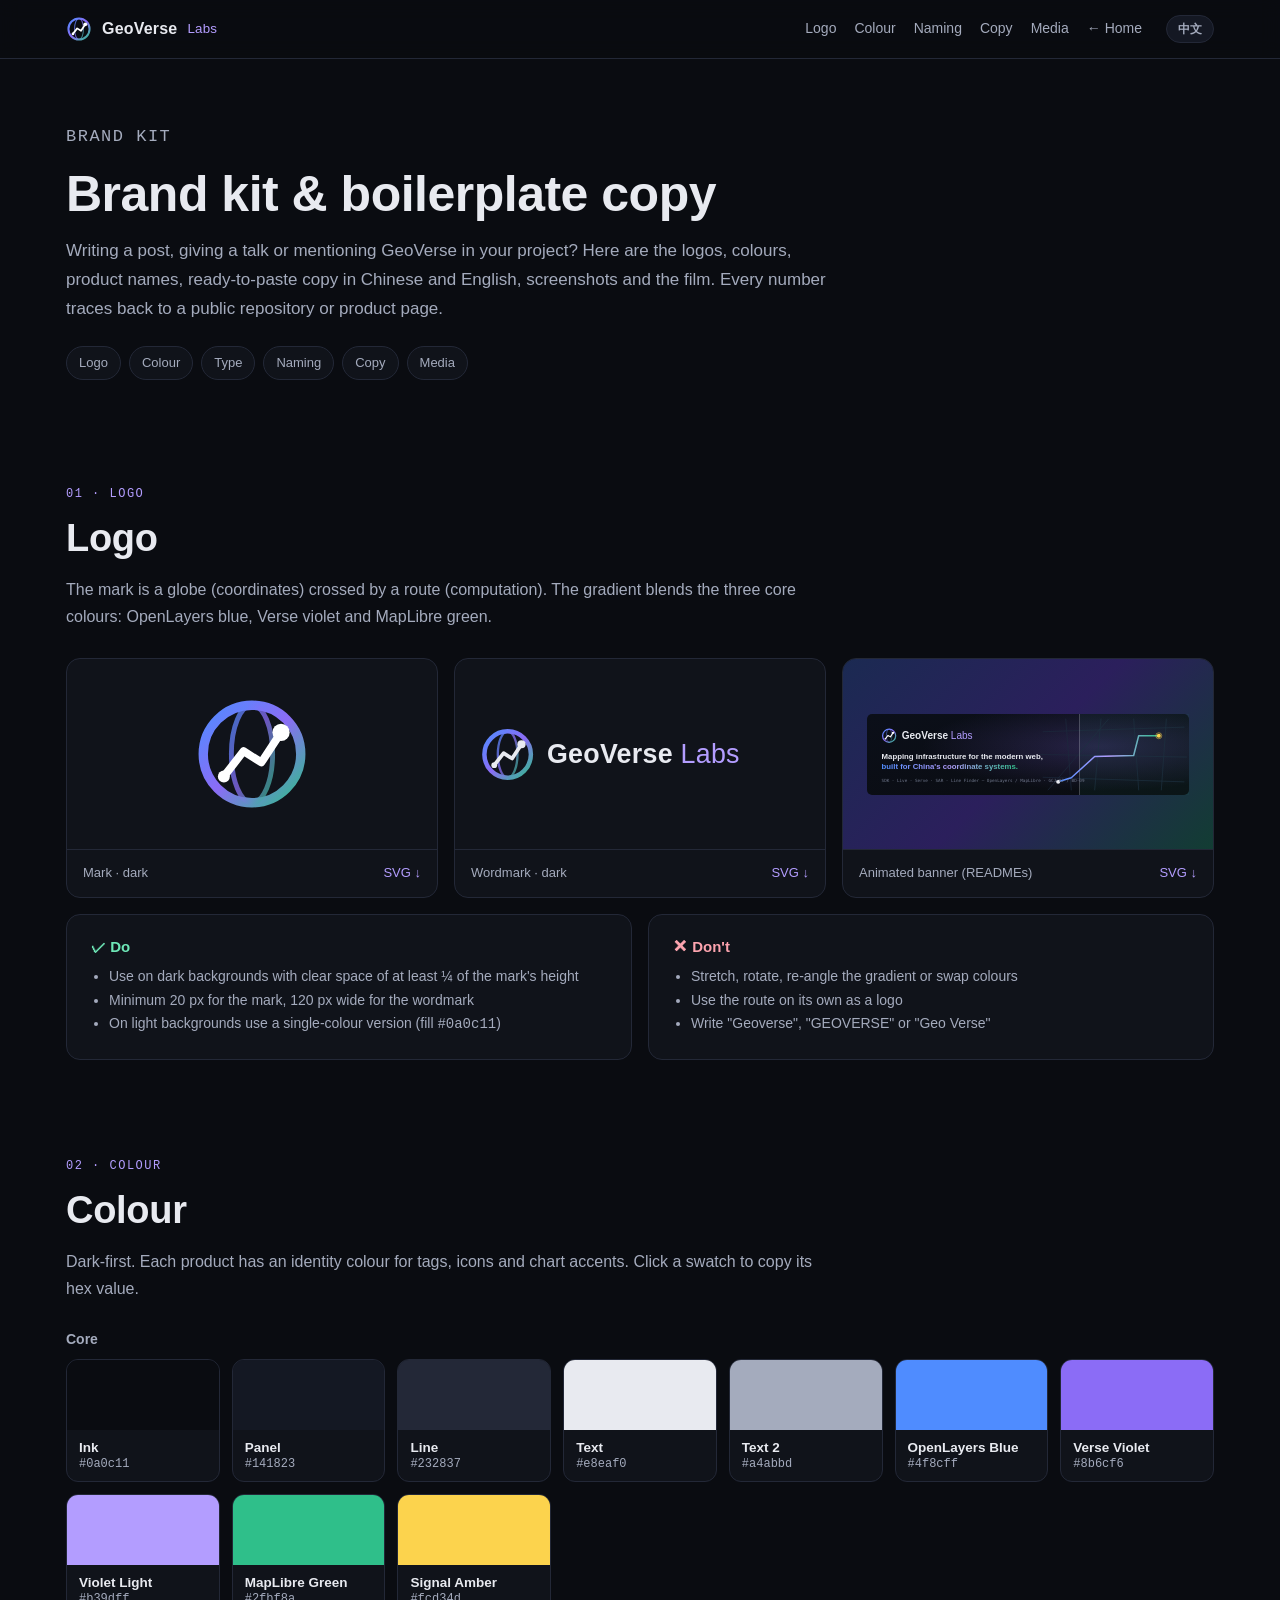
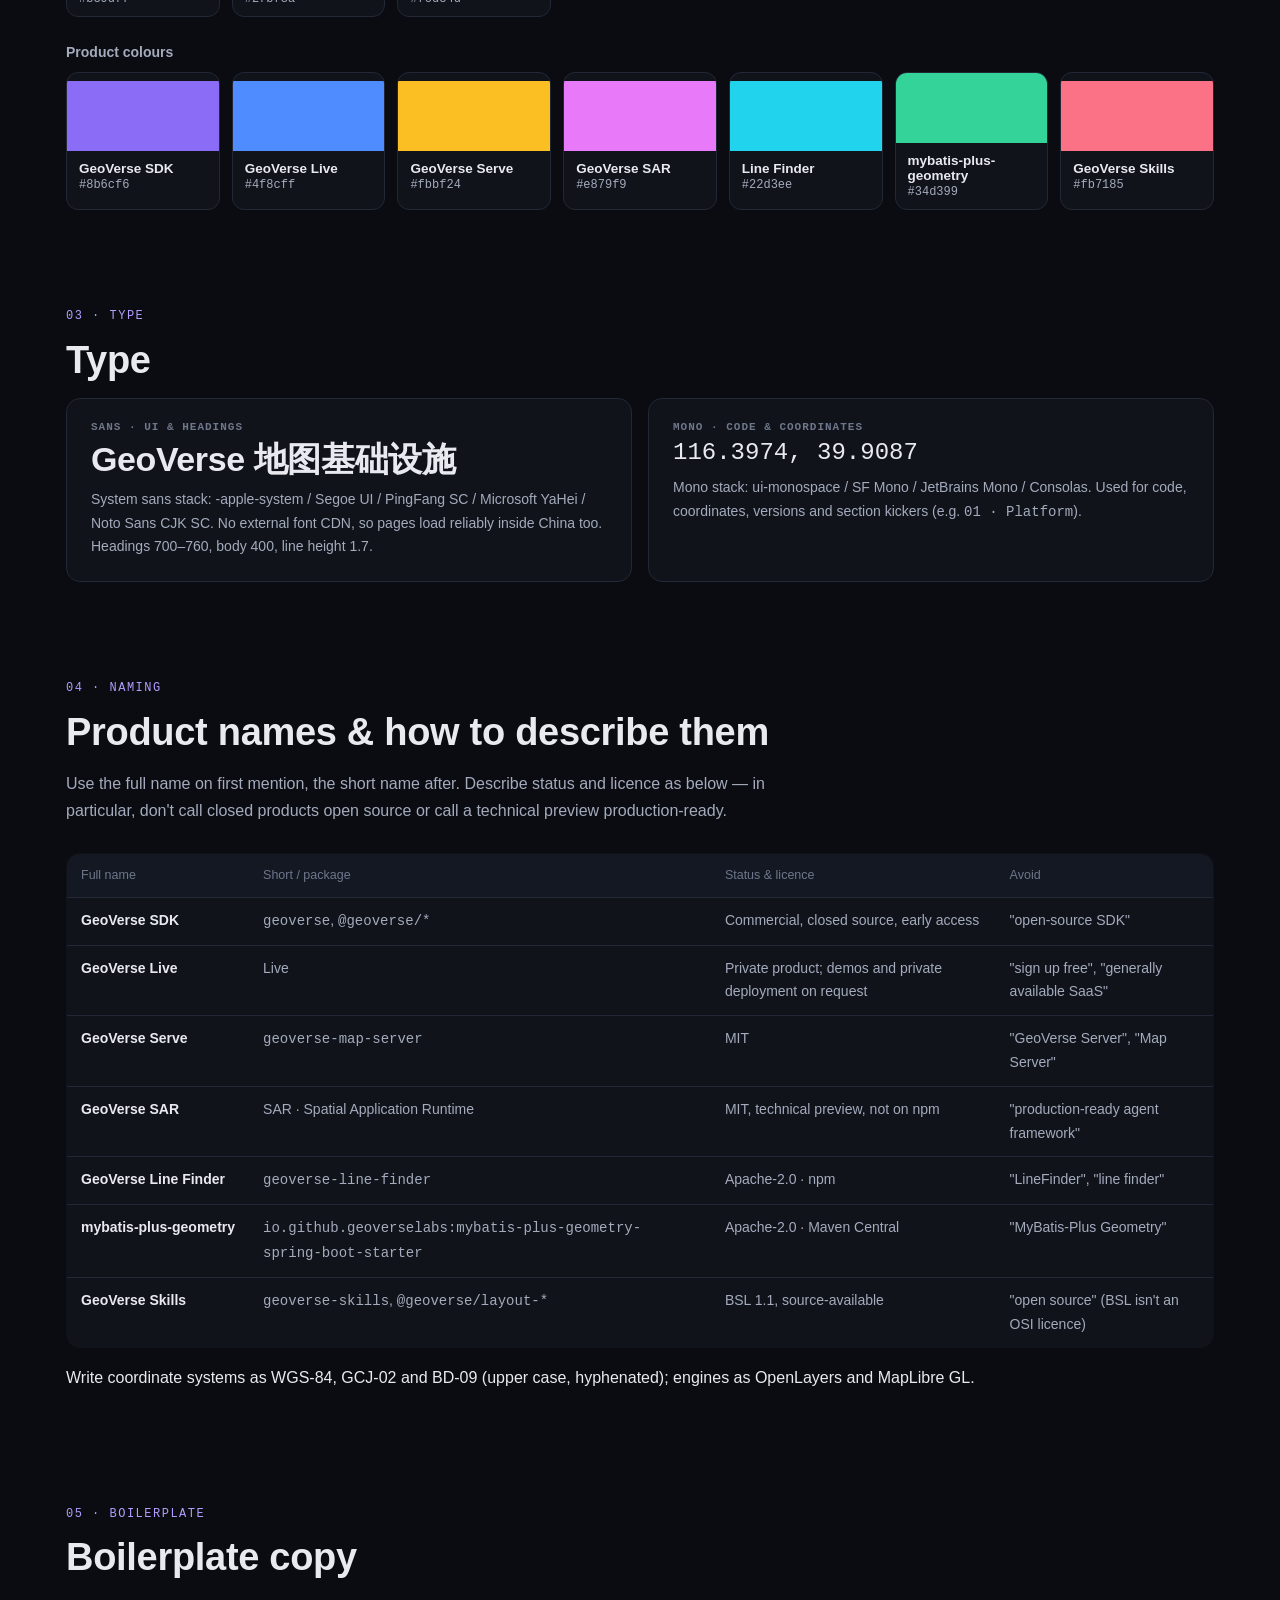
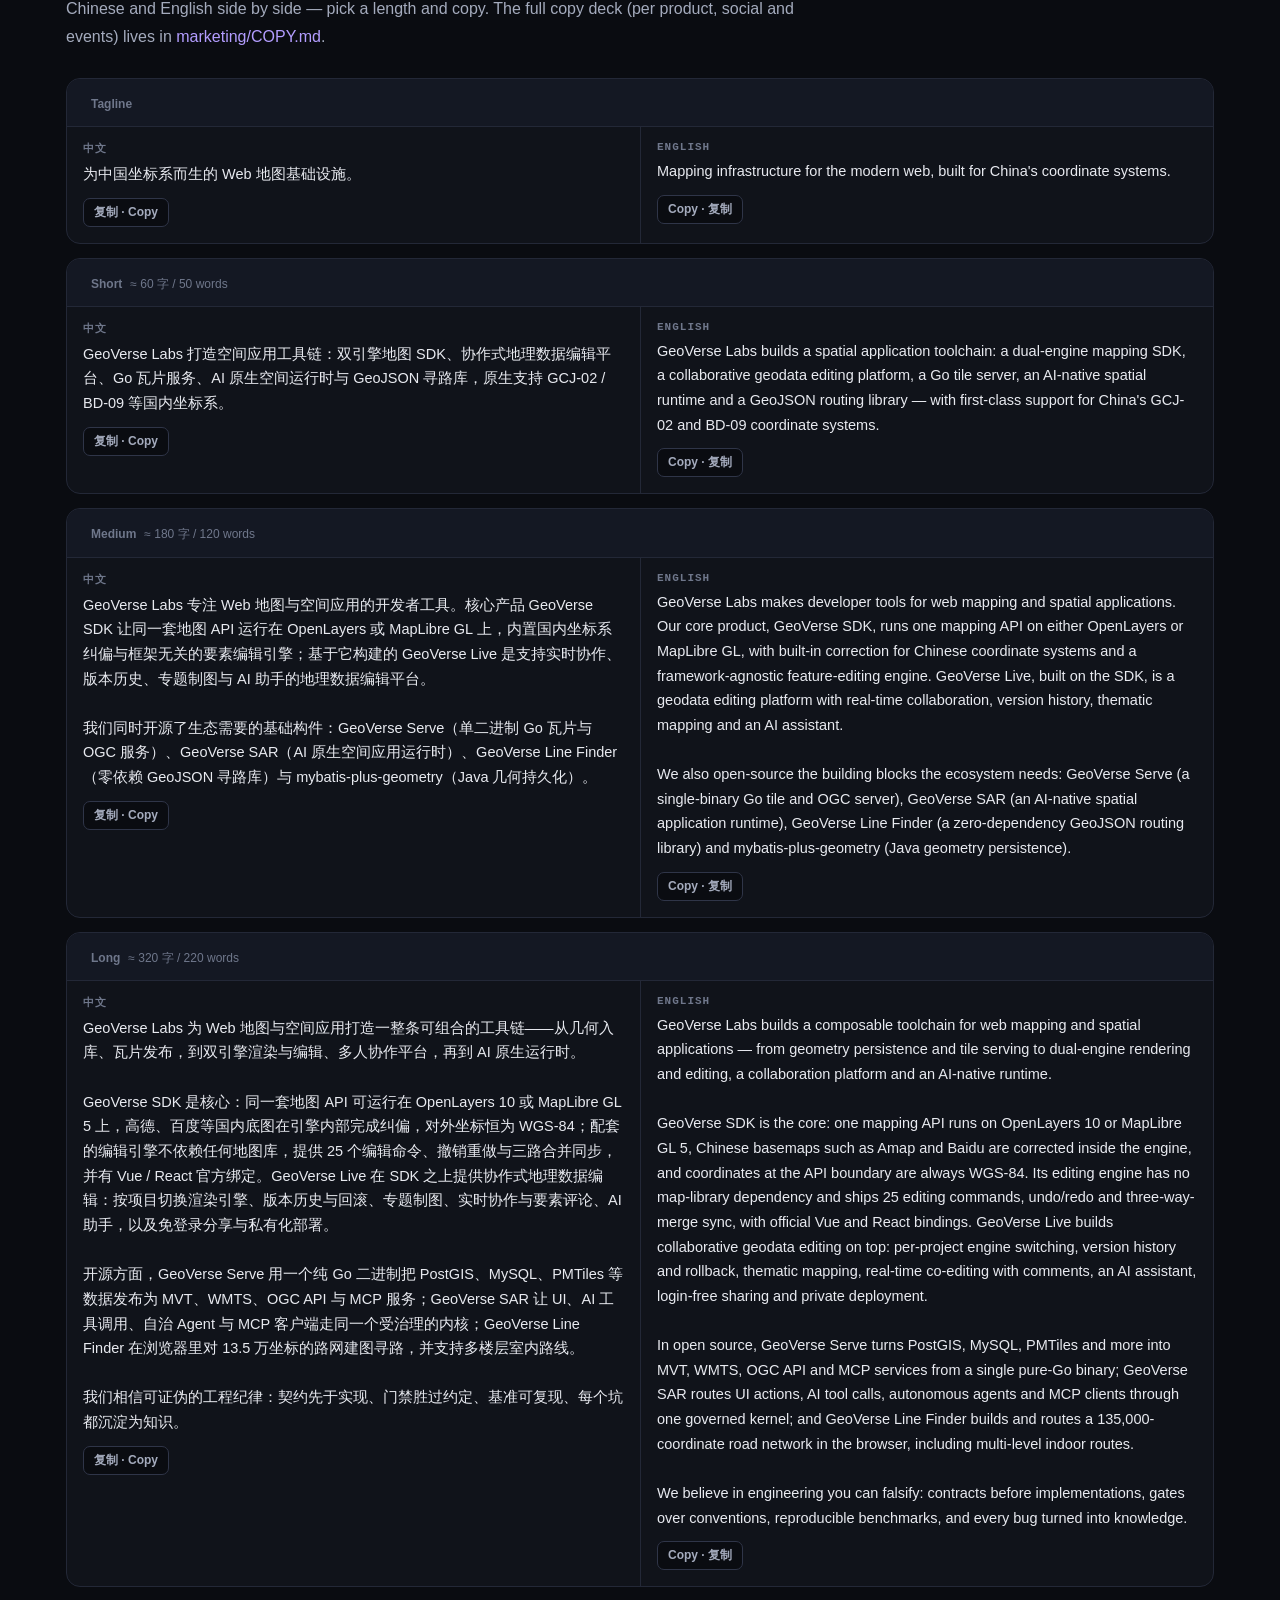
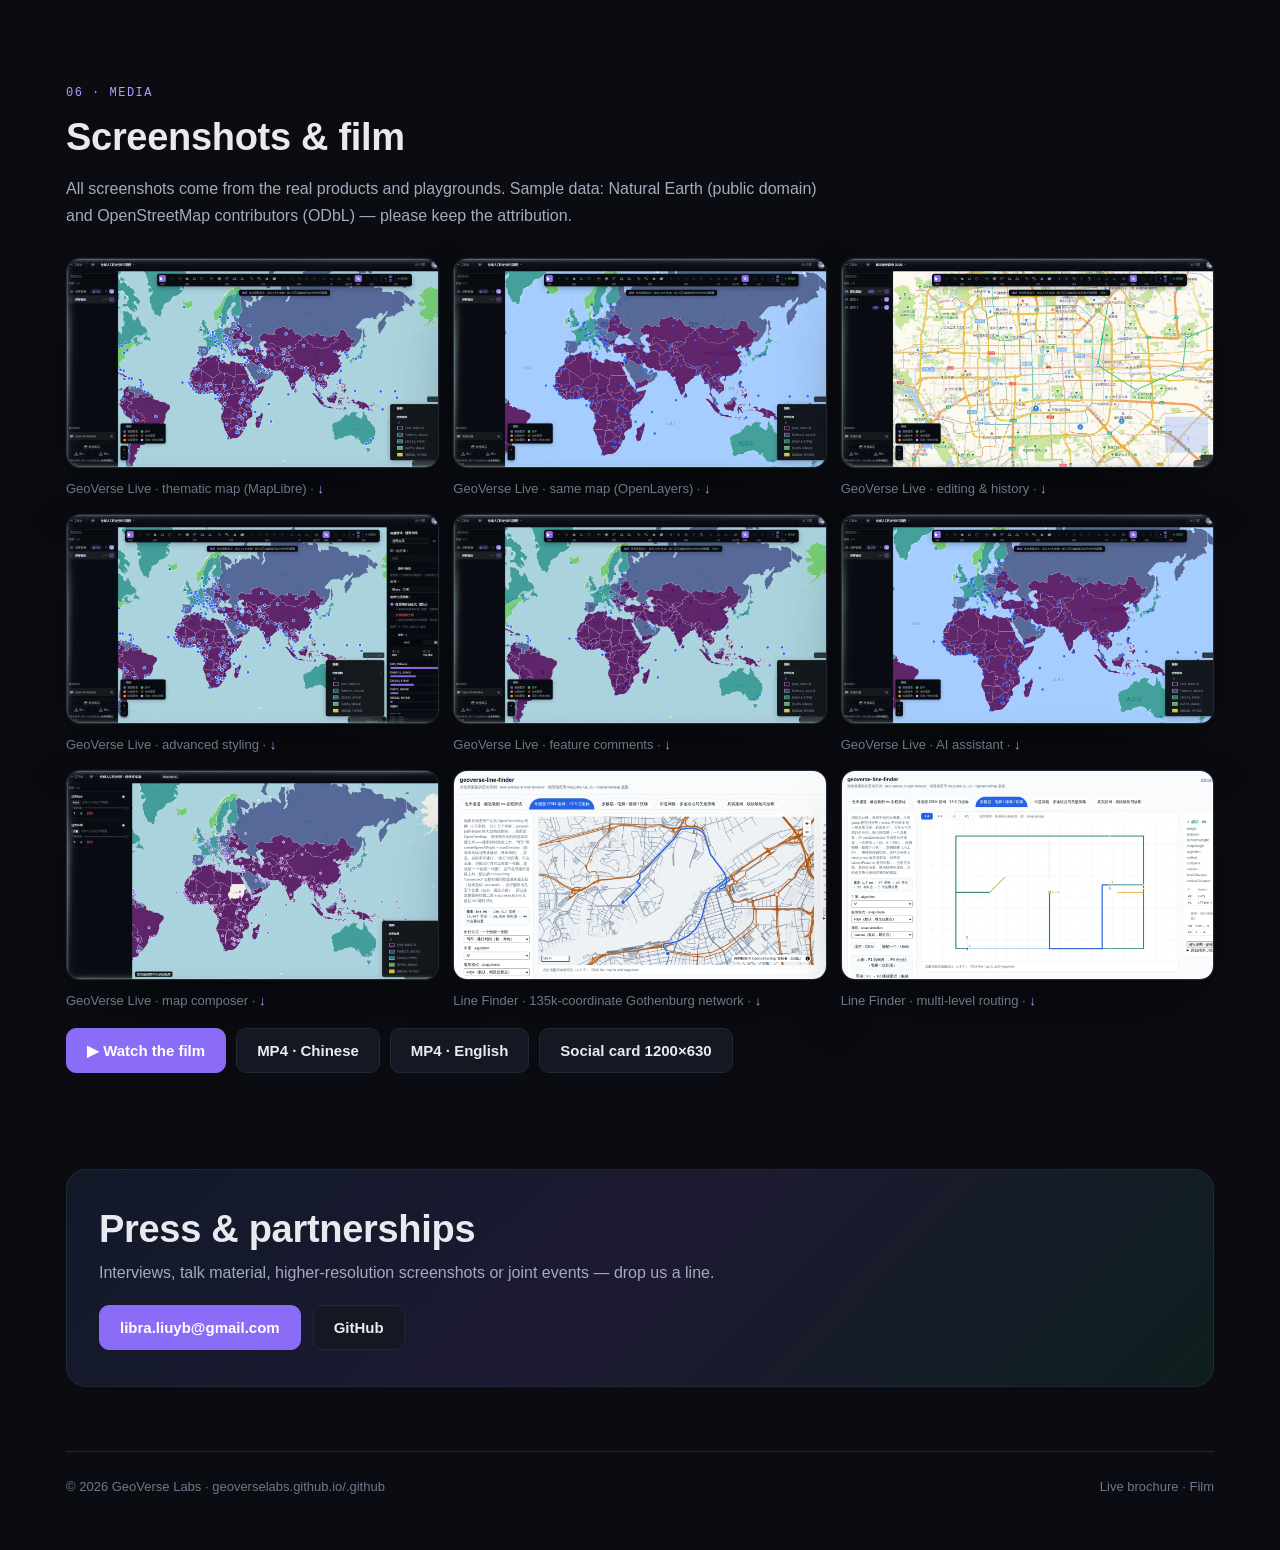
==== brand/index.html @ deee3d52 "feat(site): 新增组织主页、品牌资源页与 404 - index.html：中英双语组织主页——Hero 实时 A* 寻路双引擎动画、工具链关系图、   7 个产品卡（状态与许可徽章）、在线" ====
<!doctype html>
<html lang="zh-CN" data-title-zh="品牌资源与文案 — GeoVerse Labs" data-title-en="Brand kit &amp; copy — GeoVerse Labs">
<head>
<meta charset="utf-8">
<meta name="viewport" content="width=device-width, initial-scale=1">
<title>品牌资源与文案 — GeoVerse Labs</title>
<meta name="description" content="GeoVerse Labs 品牌资源：标志、配色、产品命名规范、标准介绍文案（中英）、截图与宣传片下载。">
<meta property="og:title" content="GeoVerse Labs — Brand kit">
<meta property="og:description" content="Logos, colours, naming, boilerplate copy, screenshots and the film.">
<meta property="og:url" content="https://geoverselabs.github.io/.github/brand/">
<meta property="og:image" content="https://geoverselabs.github.io/.github/assets/og-card.png">
<meta name="theme-color" content="#0a0c11">
<link rel="icon" href="../assets/logo.svg" type="image/svg+xml">
<link rel="stylesheet" href="../assets/site.css">
<script>
  (function () {
    var l = null;
    try {
      var q = new URLSearchParams(location.search).get('lang');
      if (q === 'en' || q === 'zh') { l = q; localStorage.setItem('gv-lang', q); }
      else { l = localStorage.getItem('gv-lang'); }
    } catch (e) { /* storage unavailable */ }
    if (!l) l = /^zh/i.test(navigator.language || '') ? 'zh' : 'en';
    if (l === 'en') document.documentElement.classList.add('en');
  })();
</script>
<style>
  .hero { padding: 64px 0 8px; }
  .hero h1 { font-size: clamp(32px, 4.4vw, 50px); line-height: 1.15; margin: 14px 0 14px; letter-spacing: -.5px; }
  .hero p { color: var(--text-2); max-width: 760px; margin: 0; font-size: 17px; }
  .toc { display: flex; flex-wrap: wrap; gap: 8px; margin-top: 22px; }
  .toc a { font-size: 13px; padding: 5px 12px; border-radius: 999px; border: 1px solid var(--line); background: var(--bg-2); color: var(--text-2); }
  .toc a:hover { color: var(--text); text-decoration: none; }
  .logos { display: grid; grid-template-columns: repeat(3, 1fr); gap: 16px; }
  .logo-card { border: 1px solid var(--line); border-radius: var(--radius); overflow: hidden; background: var(--bg-2); }
  .logo-card .stage { height: 190px; display: grid; place-items: center; padding: 24px; }
  .logo-card .stage.light { background: #f4f5f8; }
  .logo-card .stage.grad { background: linear-gradient(135deg, #1b2a52, #2b1f5c 50%, #123d33); }
  .logo-card .stage img { max-height: 120px; max-width: 100%; }
  .logo-card .meta { padding: 12px 16px; display: flex; justify-content: space-between; gap: 10px; font-size: 13px; color: var(--text-2); border-top: 1px solid var(--line); flex-wrap: wrap; }
  .rules { display: grid; grid-template-columns: 1fr 1fr; gap: 16px; margin-top: 16px; }
  .rules ul { margin: 6px 0 0; padding-left: 18px; color: var(--text-2); font-size: 14px; }
  .rules h3 { font-size: 15px; }
  .ok { color: #6ee7b7; } .no { color: #fda4af; }
  .swatches { display: grid; grid-template-columns: repeat(auto-fill, minmax(150px, 1fr)); gap: 12px; }
  .sw { border: 1px solid var(--line); border-radius: 12px; overflow: hidden; background: var(--bg-2); cursor: pointer; text-align: left; padding: 0; color: var(--text); font-family: var(--font); }
  .sw .chip { height: 70px; }
  .sw .info { padding: 10px 12px; font-size: 13px; }
  .sw .info b { display: block; font-size: 13.5px; }
  .sw .info code { color: var(--text-2); font-size: 12px; }
  .sw.copied .info code { color: #6ee7b7; }
  h3.group { margin: 26px 0 10px; font-size: 14px; color: var(--text-2); font-weight: 600; }
  .type { display: grid; grid-template-columns: 1fr 1fr; gap: 16px; }
  .type .card p { margin: 0; color: var(--text-2); font-size: 14px; }
  .type .sample { font-size: 34px; font-weight: 750; letter-spacing: -.4px; margin: 6px 0 8px; color: var(--text); line-height: 1.2; }
  .type .sample.mono { font-family: var(--mono); font-size: 24px; font-weight: 500; letter-spacing: 0; }
  .names { width: 100%; border-collapse: collapse; font-size: 14px; background: var(--bg-2); border: 1px solid var(--line); border-radius: var(--radius); overflow: hidden; }
  .names th, .names td { text-align: left; padding: 11px 14px; border-bottom: 1px solid var(--line); vertical-align: top; }
  .names th { color: var(--text-3); font-weight: 500; font-size: 12.5px; background: var(--panel); }
  .names td { color: var(--text-2); }
  .names td:first-child { color: var(--text); font-weight: 650; white-space: nowrap; }
  .names tr:last-child td { border-bottom: 0; }
  .table-scroll { overflow-x: auto; border-radius: var(--radius); }
  .copyblocks { display: grid; gap: 14px; }
  .cb { border: 1px solid var(--line); border-radius: var(--radius); background: var(--bg-2); overflow: hidden; }
  .cb header { display: flex; justify-content: space-between; align-items: center; gap: 12px; padding: 10px 16px; border-bottom: 1px solid var(--line); background: var(--panel); flex-wrap: wrap; }
  .cb header b { font-size: 14px; }
  .cb header span { font-size: 12px; color: var(--text-3); margin-left: 8px; }
  .cb .body { display: grid; grid-template-columns: 1fr 1fr; }
  .cb .body > div { padding: 14px 16px 16px; position: relative; }
  .cb .body > div + div { border-left: 1px solid var(--line); }
  .cb .body p { margin: 0 0 10px; font-size: 14.5px; color: var(--text); white-space: pre-line; }
  .copy { font: 600 12px var(--font); color: var(--text-2); background: var(--bg); border: 1px solid var(--line-2); border-radius: 7px; padding: 5px 10px; cursor: pointer; }
  .copy:hover { color: var(--text); }
  .copy.done { color: #6ee7b7; border-color: rgba(52,211,153,.4); }
  .lab { font: 600 11px var(--mono); color: var(--text-3); letter-spacing: 1px; margin-bottom: 6px; display: block; }
  .shots { display: grid; grid-template-columns: repeat(3, 1fr); gap: 14px; }
  .shots figure .shot { aspect-ratio: 16 / 9; }
  .shots figure .shot img { width: 100%; height: 100%; object-fit: cover; object-position: top left; }
  .dl { display: flex; flex-wrap: wrap; gap: 10px; margin-top: 16px; }
  @media (max-width: 900px) {
    .logos, .shots { grid-template-columns: 1fr 1fr; }
    .rules, .type { grid-template-columns: 1fr; }
    .cb .body { grid-template-columns: 1fr; }
    .cb .body > div + div { border-left: 0; border-top: 1px solid var(--line); }
  }
  @media (max-width: 560px) { .logos, .shots { grid-template-columns: 1fr; } }
</style>
</head>
<body>

<nav class="nav" aria-label="Primary">
  <div class="wrap">
    <a class="brand" href="../"><img src="../assets/logo.svg" alt="" width="26" height="26">GeoVerse <small>Labs</small></a>
    <div class="nav-links">
      <a href="#logo"><span class="zh">标志</span><span class="en">Logo</span></a>
      <a href="#color"><span class="zh">配色</span><span class="en">Colour</span></a>
      <a href="#naming"><span class="zh">命名</span><span class="en">Naming</span></a>
      <a href="#copy"><span class="zh">标准文案</span><span class="en">Copy</span></a>
      <a href="#media"><span class="zh">截图与视频</span><span class="en">Media</span></a>
      <a href="../"><span class="zh">← 返回主页</span><span class="en">← Home</span></a>
    </div>
    <div class="nav-tools"><button class="lang-btn" type="button">EN</button></div>
  </div>
</nav>

<header class="hero">
  <div class="wrap">
    <p class="kicker">Brand kit</p>
    <h1><span class="zh">品牌资源与标准文案</span><span class="en">Brand kit &amp; boilerplate copy</span></h1>
    <p class="zh">写文章、做演讲、发社媒或者在自己的项目里提到 GeoVerse？这里有标志、配色、产品命名、可直接复制的中英文介绍、截图和宣传片。所有数字都能在公开仓库或产品页里找到出处。</p>
    <p class="en">Writing a post, giving a talk or mentioning GeoVerse in your project? Here are the logos, colours, product names, ready-to-paste copy in Chinese and English, screenshots and the film. Every number traces back to a public repository or product page.</p>
    <div class="toc">
      <a href="#logo">Logo</a><a href="#color">Colour</a><a href="#type">Type</a><a href="#naming">Naming</a><a href="#copy">Copy</a><a href="#media">Media</a>
    </div>
  </div>
</header>

<main class="wrap">

  <section class="block" id="logo">
    <p class="kicker">01 · Logo</p>
    <h2><span class="zh">标志</span><span class="en">Logo</span></h2>
    <p class="sub zh">标志由一个地球（坐标）和一条穿过它的路线（计算）组成，渐变取自三种主色：OpenLayers 蓝、Verse 紫、MapLibre 绿。</p>
    <p class="sub en">The mark is a globe (coordinates) crossed by a route (computation). The gradient blends the three core colours: OpenLayers blue, Verse violet and MapLibre green.</p>
    <div class="logos">
      <div class="logo-card"><div class="stage"><img src="../assets/logo.svg" alt="GeoVerse Labs mark" width="120" height="120"></div><div class="meta"><span><span class="zh">图形标 · 深色底</span><span class="en">Mark · dark</span></span><a href="../assets/logo.svg" download>SVG ↓</a></div></div>
      <div class="logo-card"><div class="stage"><img src="../assets/logo-wordmark.svg" alt="GeoVerse Labs wordmark" width="360" height="64"></div><div class="meta"><span><span class="zh">横版组合 · 深色底</span><span class="en">Wordmark · dark</span></span><a href="../assets/logo-wordmark.svg" download>SVG ↓</a></div></div>
      <div class="logo-card"><div class="stage grad"><img src="../assets/banner.svg" alt="GeoVerse Labs banner" width="1280" height="320"></div><div class="meta"><span><span class="zh">动态横幅（README 用）</span><span class="en">Animated banner (READMEs)</span></span><a href="../assets/banner.svg" download>SVG ↓</a></div></div>
    </div>
    <div class="rules">
      <div class="card"><h3 class="ok">✓ <span class="zh">推荐</span><span class="en">Do</span></h3>
        <ul class="zh"><li>在深色背景上使用，四周至少留出标志高度 1/4 的空白</li><li>图形标最小 20 px；横版组合最小 120 px 宽</li><li>浅色背景请使用单色版本（填充 <code>#0a0c11</code>）</li></ul>
        <ul class="en"><li>Use on dark backgrounds with clear space of at least ¼ of the mark's height</li><li>Minimum 20 px for the mark, 120 px wide for the wordmark</li><li>On light backgrounds use a single-colour version (fill <code>#0a0c11</code>)</li></ul>
      </div>
      <div class="card"><h3 class="no">✕ <span class="zh">避免</span><span class="en">Don't</span></h3>
        <ul class="zh"><li>拉伸、旋转、改渐变方向或替换颜色</li><li>把路线单独拿出来当标志用</li><li>写成 "Geoverse"、"GEOVERSE"、"Geo Verse"</li></ul>
        <ul class="en"><li>Stretch, rotate, re-angle the gradient or swap colours</li><li>Use the route on its own as a logo</li><li>Write "Geoverse", "GEOVERSE" or "Geo Verse"</li></ul>
      </div>
    </div>
  </section>

  <section class="block" id="color">
    <p class="kicker">02 · Colour</p>
    <h2><span class="zh">配色</span><span class="en">Colour</span></h2>
    <p class="sub zh">深色界面为主；每个产品有自己的识别色，用于标签、图标和图表强调。点色块即可复制色值。</p>
    <p class="sub en">Dark-first. Each product has an identity colour for tags, icons and chart accents. Click a swatch to copy its hex value.</p>
    <h3 class="group"><span class="zh">核心色</span><span class="en">Core</span></h3>
    <div class="swatches" data-group="core"></div>
    <h3 class="group"><span class="zh">产品识别色</span><span class="en">Product colours</span></h3>
    <div class="swatches" data-group="product"></div>
  </section>

  <section class="block" id="type">
    <p class="kicker">03 · Type</p>
    <h2><span class="zh">字体</span><span class="en">Type</span></h2>
    <div class="type">
      <div class="card">
        <span class="lab">SANS · UI &amp; HEADINGS</span>
        <div class="sample">GeoVerse 地图基础设施</div>
        <p class="zh">系统无衬线字体栈：-apple-system / Segoe UI / PingFang SC / Microsoft YaHei / Noto Sans CJK SC。不依赖任何外部字体 CDN，国内访问同样稳定。标题字重 700–760，正文 400，行高 1.7。</p>
        <p class="en">System sans stack: -apple-system / Segoe UI / PingFang SC / Microsoft YaHei / Noto Sans CJK SC. No external font CDN, so pages load reliably inside China too. Headings 700–760, body 400, line height 1.7.</p>
      </div>
      <div class="card">
        <span class="lab">MONO · CODE &amp; COORDINATES</span>
        <div class="sample mono">116.3974, 39.9087</div>
        <p class="zh">等宽字体栈：ui-monospace / SF Mono / JetBrains Mono / Consolas。用于代码、坐标、版本号与栏目编号（如 <code>01 · Platform</code>）。</p>
        <p class="en">Mono stack: ui-monospace / SF Mono / JetBrains Mono / Consolas. Used for code, coordinates, versions and section kickers (e.g. <code>01 · Platform</code>).</p>
      </div>
    </div>
  </section>

  <section class="block" id="naming">
    <p class="kicker">04 · Naming</p>
    <h2><span class="zh">产品命名与对外口径</span><span class="en">Product names &amp; how to describe them</span></h2>
    <p class="sub zh">首次出现用全称，之后可用简称。状态和许可请按下表描述——尤其不要把闭源产品说成开源，也不要把技术预览说成生产可用。</p>
    <p class="sub en">Use the full name on first mention, the short name after. Describe status and licence as below — in particular, don't call closed products open source or call a technical preview production-ready.</p>
    <div class="table-scroll">
      <table class="names">
        <thead><tr><th><span class="zh">全称</span><span class="en">Full name</span></th><th><span class="zh">简称 / 包名</span><span class="en">Short / package</span></th><th><span class="zh">状态与许可</span><span class="en">Status &amp; licence</span></th><th><span class="zh">别这么写</span><span class="en">Avoid</span></th></tr></thead>
        <tbody>
          <tr><td>GeoVerse SDK</td><td><code>geoverse</code>, <code>@geoverse/*</code></td><td><span class="zh">商业产品，闭源，早期访问</span><span class="en">Commercial, closed source, early access</span></td><td><span class="zh">"开源地图 SDK"</span><span class="en">"open-source SDK"</span></td></tr>
          <tr><td>GeoVerse Live</td><td>Live</td><td><span class="zh">私有产品，可预约演示 / 私有化部署</span><span class="en">Private product; demos and private deployment on request</span></td><td><span class="zh">"SaaS 已上线"、"免费注册"</span><span class="en">"sign up free", "generally available SaaS"</span></td></tr>
          <tr><td>GeoVerse Serve</td><td><code>geoverse-map-server</code></td><td>MIT</td><td>"GeoVerse Server", "Map Server"</td></tr>
          <tr><td>GeoVerse SAR</td><td>SAR · Spatial Application Runtime</td><td><span class="zh">MIT，技术预览，未发布 npm</span><span class="en">MIT, technical preview, not on npm</span></td><td><span class="zh">"生产可用的 Agent 框架"</span><span class="en">"production-ready agent framework"</span></td></tr>
          <tr><td>GeoVerse Line Finder</td><td><code>geoverse-line-finder</code></td><td>Apache-2.0 · npm</td><td>"LineFinder", "line finder"</td></tr>
          <tr><td>mybatis-plus-geometry</td><td><code>io.github.geoverselabs:mybatis-plus-geometry-spring-boot-starter</code></td><td>Apache-2.0 · Maven Central</td><td>"MyBatis-Plus Geometry"</td></tr>
          <tr><td>GeoVerse Skills</td><td><code>geoverse-skills</code>, <code>@geoverse/layout-*</code></td><td><span class="zh">BSL 1.1，源码可见</span><span class="en">BSL 1.1, source-available</span></td><td><span class="zh">"开源"（BSL 不是 OSI 开源许可）</span><span class="en">"open source" (BSL isn't an OSI licence)</span></td></tr>
        </tbody>
      </table>
    </div>
    <p class="note zh">坐标系一律写作 WGS-84、GCJ-02、BD-09（带连字符、全大写）；引擎写作 OpenLayers、MapLibre GL。</p>
    <p class="note en">Write coordinate systems as WGS-84, GCJ-02 and BD-09 (upper case, hyphenated); engines as OpenLayers and MapLibre GL.</p>
  </section>

  <section class="block" id="copy">
    <p class="kicker">05 · Boilerplate</p>
    <h2><span class="zh">标准介绍文案</span><span class="en">Boilerplate copy</span></h2>
    <p class="sub zh">中英对照，按长度挑选，可直接复制。完整文案库（含各产品、社媒与活动用语）见仓库 <a href="https://github.com/GeoVerseLabs/.github/blob/main/marketing/COPY.md">marketing/COPY.md</a>。</p>
    <p class="sub en">Chinese and English side by side — pick a length and copy. The full copy deck (per product, social and events) lives in <a href="https://github.com/GeoVerseLabs/.github/blob/main/marketing/COPY.md">marketing/COPY.md</a>.</p>
    <div class="copyblocks" id="copyblocks"></div>
  </section>

  <section class="block" id="media">
    <p class="kicker">06 · Media</p>
    <h2><span class="zh">截图与宣传片</span><span class="en">Screenshots &amp; film</span></h2>
    <p class="sub zh">截图均来自真实产品与在线示例。示例数据：Natural Earth（公有领域）、OpenStreetMap 贡献者（ODbL）。转载请保留数据署名。</p>
    <p class="sub en">All screenshots come from the real products and playgrounds. Sample data: Natural Earth (public domain) and OpenStreetMap contributors (ODbL) — please keep the attribution.</p>
    <div class="shots" id="shots"></div>
    <div class="dl">
      <a class="btn primary" href="../film/"><span class="zh">▶ 观看宣传片</span><span class="en">▶ Watch the film</span></a>
      <a class="btn" href="../assets/film/geoverse-film-zh.mp4" download><span class="zh">MP4 · 中文</span><span class="en">MP4 · Chinese</span></a>
      <a class="btn" href="../assets/film/geoverse-film-en.mp4" download><span class="zh">MP4 · 英文</span><span class="en">MP4 · English</span></a>
      <a class="btn" href="../assets/og-card.png" download><span class="zh">社交分享卡 1200×630</span><span class="en">Social card 1200×630</span></a>
    </div>
  </section>

  <section class="contact" style="margin:96px 0 0;padding:36px 32px;border-radius:20px;border:1px solid var(--line);background:linear-gradient(135deg,rgba(79,140,255,.10),rgba(139,108,246,.14) 50%,rgba(47,191,138,.10))">
    <h2 style="margin:0 0 6px"><span class="zh">媒体与合作</span><span class="en">Press &amp; partnerships</span></h2>
    <p class="zh" style="margin:0 0 18px;color:var(--text-2)">需要采访、演讲素材、更高分辨率的截图或联合活动？发邮件给我们。</p>
    <p class="en" style="margin:0 0 18px;color:var(--text-2)">Interviews, talk material, higher-resolution screenshots or joint events — drop us a line.</p>
    <div class="cta"><a class="btn primary" href="mailto:libra.liuyb@gmail.com?subject=GeoVerse%20Labs%20press">libra.liuyb@gmail.com</a><a class="btn" href="https://github.com/GeoVerseLabs">GitHub</a></div>
  </section>
</main>

<footer class="site">
  <div class="wrap">
    <div class="legal" style="border-top:1px solid var(--line);padding-top:24px;margin-top:0">
      <span>© 2026 GeoVerse Labs · <a href="../">geoverselabs.github.io/.github</a></span>
      <span><a href="../live/"><span class="zh">Live 产品手册</span><span class="en">Live brochure</span></a> · <a href="../film/"><span class="zh">宣传片</span><span class="en">Film</span></a></span>
    </div>
  </div>
</footer>

<div class="lb" id="lb" role="dialog" aria-label="Image preview"><img alt=""></div>

<script>
(function () {
  var CORE = [
    ['Ink', '墨', '#0a0c11'], ['Panel', '面板', '#141823'], ['Line', '分隔线', '#232837'], ['Text', '正文', '#e8eaf0'], ['Text 2', '次级文字', '#a4abbd'],
    ['OpenLayers Blue', 'OpenLayers 蓝', '#4f8cff'], ['Verse Violet', 'Verse 紫', '#8b6cf6'], ['Violet Light', '浅紫', '#b39dff'], ['MapLibre Green', 'MapLibre 绿', '#2fbf8a'], ['Signal Amber', '信号琥珀', '#fcd34d']
  ];
  var PRODUCT = [
    ['GeoVerse SDK', '', '#8b6cf6'], ['GeoVerse Live', '', '#4f8cff'], ['GeoVerse Serve', '', '#fbbf24'], ['GeoVerse SAR', '', '#e879f9'],
    ['Line Finder', '', '#22d3ee'], ['mybatis-plus-geometry', '', '#34d399'], ['GeoVerse Skills', '', '#fb7185']
  ];
  function copyText(text, done) {
    var ok = function () { done(true); };
    if (navigator.clipboard && navigator.clipboard.writeText) navigator.clipboard.writeText(text).then(ok, fallback); else fallback();
    function fallback() {
      var ta = document.createElement('textarea'); ta.value = text; ta.style.position = 'fixed'; ta.style.opacity = '0';
      document.body.appendChild(ta); ta.select();
      try { document.execCommand('copy'); ok(); } catch (e) { done(false); }
      document.body.removeChild(ta);
    }
  }
  function swatches(group, list) {
    var box = document.querySelector('.swatches[data-group="' + group + '"]');
    list.forEach(function (c) {
      var b = document.createElement('button');
      b.type = 'button'; b.className = 'sw';
      b.innerHTML = '<div class="chip" style="background:' + c[2] + '"></div><div class="info"><b><span class="en">' + c[0] + '</span><span class="zh">' + (c[1] || c[0]) + '</span></b><code>' + c[2] + '</code></div>';
      b.addEventListener('click', function () {
        copyText(c[2], function (ok) { if (!ok) return; b.classList.add('copied'); setTimeout(function () { b.classList.remove('copied'); }, 1200); });
      });
      box.appendChild(b);
    });
  }
  swatches('core', CORE); swatches('product', PRODUCT);

  var BLOCKS = [
    ['一句话', 'Tagline', '',
     '为中国坐标系而生的 Web 地图基础设施。',
     "Mapping infrastructure for the modern web, built for China's coordinate systems."],
    ['短版', 'Short', '≈ 60 字 / 50 words',
     'GeoVerse Labs 打造空间应用工具链：双引擎地图 SDK、协作式地理数据编辑平台、Go 瓦片服务、AI 原生空间运行时与 GeoJSON 寻路库，原生支持 GCJ-02 / BD-09 等国内坐标系。',
     "GeoVerse Labs builds a spatial application toolchain: a dual-engine mapping SDK, a collaborative geodata editing platform, a Go tile server, an AI-native spatial runtime and a GeoJSON routing library — with first-class support for China's GCJ-02 and BD-09 coordinate systems."],
    ['中版', 'Medium', '≈ 180 字 / 120 words',
     'GeoVerse Labs 专注 Web 地图与空间应用的开发者工具。核心产品 GeoVerse SDK 让同一套地图 API 运行在 OpenLayers 或 MapLibre GL 上，内置国内坐标系纠偏与框架无关的要素编辑引擎；基于它构建的 GeoVerse Live 是支持实时协作、版本历史、专题制图与 AI 助手的地理数据编辑平台。\n\n我们同时开源了生态需要的基础构件：GeoVerse Serve（单二进制 Go 瓦片与 OGC 服务）、GeoVerse SAR（AI 原生空间应用运行时）、GeoVerse Line Finder（零依赖 GeoJSON 寻路库）与 mybatis-plus-geometry（Java 几何持久化）。',
     'GeoVerse Labs makes developer tools for web mapping and spatial applications. Our core product, GeoVerse SDK, runs one mapping API on either OpenLayers or MapLibre GL, with built-in correction for Chinese coordinate systems and a framework-agnostic feature-editing engine. GeoVerse Live, built on the SDK, is a geodata editing platform with real-time collaboration, version history, thematic mapping and an AI assistant.\n\nWe also open-source the building blocks the ecosystem needs: GeoVerse Serve (a single-binary Go tile and OGC server), GeoVerse SAR (an AI-native spatial application runtime), GeoVerse Line Finder (a zero-dependency GeoJSON routing library) and mybatis-plus-geometry (Java geometry persistence).'],
    ['长版', 'Long', '≈ 320 字 / 220 words',
     'GeoVerse Labs 为 Web 地图与空间应用打造一整条可组合的工具链——从几何入库、瓦片发布，到双引擎渲染与编辑、多人协作平台，再到 AI 原生运行时。\n\nGeoVerse SDK 是核心：同一套地图 API 可运行在 OpenLayers 10 或 MapLibre GL 5 上，高德、百度等国内底图在引擎内部完成纠偏，对外坐标恒为 WGS-84；配套的编辑引擎不依赖任何地图库，提供 25 个编辑命令、撤销重做与三路合并同步，并有 Vue / React 官方绑定。GeoVerse Live 在 SDK 之上提供协作式地理数据编辑：按项目切换渲染引擎、版本历史与回滚、专题制图、实时协作与要素评论、AI 助手，以及免登录分享与私有化部署。\n\n开源方面，GeoVerse Serve 用一个纯 Go 二进制把 PostGIS、MySQL、PMTiles 等数据发布为 MVT、WMTS、OGC API 与 MCP 服务；GeoVerse SAR 让 UI、AI 工具调用、自治 Agent 与 MCP 客户端走同一个受治理的内核；GeoVerse Line Finder 在浏览器里对 13.5 万坐标的路网建图寻路，并支持多楼层室内路线。\n\n我们相信可证伪的工程纪律：契约先于实现、门禁胜过约定、基准可复现、每个坑都沉淀为知识。',
     "GeoVerse Labs builds a composable toolchain for web mapping and spatial applications — from geometry persistence and tile serving to dual-engine rendering and editing, a collaboration platform and an AI-native runtime.\n\nGeoVerse SDK is the core: one mapping API runs on OpenLayers 10 or MapLibre GL 5, Chinese basemaps such as Amap and Baidu are corrected inside the engine, and coordinates at the API boundary are always WGS-84. Its editing engine has no map-library dependency and ships 25 editing commands, undo/redo and three-way-merge sync, with official Vue and React bindings. GeoVerse Live builds collaborative geodata editing on top: per-project engine switching, version history and rollback, thematic mapping, real-time co-editing with comments, an AI assistant, login-free sharing and private deployment.\n\nIn open source, GeoVerse Serve turns PostGIS, MySQL, PMTiles and more into MVT, WMTS, OGC API and MCP services from a single pure-Go binary; GeoVerse SAR routes UI actions, AI tool calls, autonomous agents and MCP clients through one governed kernel; and GeoVerse Line Finder builds and routes a 135,000-coordinate road network in the browser, including multi-level indoor routes.\n\nWe believe in engineering you can falsify: contracts before implementations, gates over conventions, reproducible benchmarks, and every bug turned into knowledge."]
  ];
  var cbBox = document.getElementById('copyblocks');
  BLOCKS.forEach(function (b) {
    var d = document.createElement('div'); d.className = 'cb';
    d.innerHTML = '<header><div><b><span class="zh">' + b[0] + '</span><span class="en">' + b[1] + '</span></b><span>' + b[2] + '</span></div></header>' +
      '<div class="body"><div><span class="lab">中文</span><p></p><button class="copy" type="button">复制 · Copy</button></div><div><span class="lab">ENGLISH</span><p></p><button class="copy" type="button">Copy · 复制</button></div></div>';
    var ps = d.querySelectorAll('p'), bs = d.querySelectorAll('.copy');
    ps[0].textContent = b[3]; ps[1].textContent = b[4];
    [0, 1].forEach(function (i) {
      bs[i].addEventListener('click', function () {
        copyText(b[3 + i], function (ok) { if (!ok) return; bs[i].classList.add('done'); var t = bs[i].textContent; bs[i].textContent = '✓'; setTimeout(function () { bs[i].classList.remove('done'); bs[i].textContent = t; }, 1200); });
      });
    });
    cbBox.appendChild(d);
  });

  var SHOTS = [
    ['../live/assets/editor-thematic-maplibre.webp', 'GeoVerse Live · 专题图（MapLibre）', 'GeoVerse Live · thematic map (MapLibre)'],
    ['../live/assets/editor-thematic-openlayers.webp', 'GeoVerse Live · 同一专题图（OpenLayers）', 'GeoVerse Live · same map (OpenLayers)'],
    ['../live/assets/edit-history.webp', 'GeoVerse Live · 编辑与版本历史', 'GeoVerse Live · editing & history'],
    ['../live/assets/thematic-style.webp', 'GeoVerse Live · 高级样式工作台', 'GeoVerse Live · advanced styling'],
    ['../live/assets/collab-comments.webp', 'GeoVerse Live · 要素评论', 'GeoVerse Live · feature comments'],
    ['../live/assets/ai-assistant.webp', 'GeoVerse Live · AI 助手', 'GeoVerse Live · AI assistant'],
    ['../live/assets/open-map-composer.webp', 'GeoVerse Live · 综合地图编排', 'GeoVerse Live · map composer'],
    ['../assets/shots/line-finder-gothenburg.webp', 'Line Finder · 哥德堡 13.5 万坐标路网', 'Line Finder · 135k-coordinate Gothenburg network'],
    ['../assets/shots/line-finder-multilevel.webp', 'Line Finder · 多楼层寻路', 'Line Finder · multi-level routing']
  ];
  var sb = document.getElementById('shots');
  SHOTS.forEach(function (s) {
    var f = document.createElement('figure');
    f.innerHTML = '<div class="shot zoomable"><img loading="lazy" src="' + s[0] + '" alt="' + s[2] + '"></div><figcaption><span class="zh">' + s[1] + '</span><span class="en">' + s[2] + '</span> · <a href="' + s[0] + '" download>↓</a></figcaption>';
    sb.appendChild(f);
  });
})();
</script>
<script src="../assets/site.js"></script>
</body>
</html>
---- assets/site.css ----
/* GeoVerse Labs — shared site styles (index / brand / 404).
   live/index.html keeps its own inline copy of the same tokens. */
:root {
  --bg: #0a0c11;
  --bg-2: #10131a;
  --panel: #141823;
  --panel-2: #181d2a;
  --line: #232837;
  --line-2: #2f3548;
  --text: #e8eaf0;
  --text-2: #a4abbd;
  --text-3: #6f778b;
  --accent: #8b6cf6;
  --accent-2: #b39dff;
  --ol: #4f8cff;
  --libre: #2fbf8a;
  /* product colours */
  --c-sdk: #8b6cf6;
  --c-live: #4f8cff;
  --c-serve: #fbbf24;
  --c-sar: #e879f9;
  --c-lf: #22d3ee;
  --c-mpg: #34d399;
  --c-skills: #fb7185;
  --radius: 14px;
  --max: 1180px;
  --font: -apple-system, BlinkMacSystemFont, "Segoe UI", "PingFang SC", "Hiragino Sans GB", "Microsoft YaHei", "Noto Sans CJK SC", sans-serif;
  --mono: ui-monospace, "SF Mono", "JetBrains Mono", Consolas, monospace;
  color-scheme: dark;
}
* { box-sizing: border-box; }
html { scroll-behavior: smooth; -webkit-text-size-adjust: 100%; }
@media (prefers-reduced-motion: reduce) { html { scroll-behavior: auto; } }
body {
  margin: 0;
  background: var(--bg);
  color: var(--text);
  font: 16px/1.7 var(--font);
  -webkit-font-smoothing: antialiased;
  overflow-x: hidden;
}
a { color: var(--accent-2); text-decoration: none; }
a:hover { text-decoration: underline; }
img { display: block; max-width: 100%; height: auto; }
code, kbd, pre { font-family: var(--mono); }
.wrap { max-width: var(--max); margin: 0 auto; padding: 0 16px; }
.sr-only { position: absolute; width: 1px; height: 1px; overflow: hidden; clip: rect(0 0 0 0); white-space: nowrap; }

/* ---------- i18n: <html class="en"> shows .en and hides .zh ---------- */
html:not(.en) .en { display: none !important; }
html.en .zh { display: none !important; }

/* ---------- nav ---------- */
.nav {
  position: sticky; top: 0; z-index: 30;
  background: color-mix(in srgb, var(--bg) 82%, transparent);
  backdrop-filter: blur(10px);
  -webkit-backdrop-filter: blur(10px);
  border-bottom: 1px solid var(--line);
}
.nav .wrap { display: flex; align-items: center; gap: 20px; height: 58px; }
.brand { display: flex; align-items: center; gap: 10px; font-weight: 680; color: var(--text); letter-spacing: .2px; white-space: nowrap; }
.brand:hover { text-decoration: none; }
.brand img { width: 26px; height: 26px; }
.brand small { font-weight: 500; color: var(--accent-2); }
.nav-links { display: flex; gap: 18px; margin-left: auto; font-size: 14px; }
.nav-links a { color: var(--text-2); white-space: nowrap; }
.nav-links a:hover { color: var(--text); text-decoration: none; }
.nav-tools { display: flex; align-items: center; gap: 8px; }
.nav-links + .nav-tools { margin-left: 4px; }
.lang-btn {
  font: 600 12px/1 var(--font); color: var(--text-2); background: var(--panel);
  border: 1px solid var(--line); border-radius: 999px; padding: 7px 11px; cursor: pointer;
}
.lang-btn:hover { color: var(--text); border-color: var(--line-2); }
.gh-btn { display: inline-flex; align-items: center; gap: 6px; font-size: 13px; color: var(--text); background: var(--panel); border: 1px solid var(--line); border-radius: 999px; padding: 5px 12px; }
.gh-btn:hover { text-decoration: none; border-color: var(--line-2); }
.gh-btn svg { width: 15px; height: 15px; fill: currentColor; }

/* ---------- buttons, pills ---------- */
.cta { display: flex; flex-wrap: wrap; gap: 12px; }
.btn { display: inline-flex; align-items: center; gap: 8px; padding: 11px 20px; border-radius: 10px; font-weight: 600; font-size: 15px; border: 1px solid var(--line); color: var(--text); background: var(--panel); cursor: pointer; font-family: var(--font); line-height: 1.4; }
.btn:hover { text-decoration: none; border-color: var(--line-2); }
.btn.primary { background: var(--accent); border-color: var(--accent); color: #fff; }
.btn.primary:hover { background: #7a59f0; }
.btn svg { width: 16px; height: 16px; fill: currentColor; flex: none; }
.pills { display: flex; flex-wrap: wrap; gap: 8px; margin: 0; padding: 0; list-style: none; }
.pill { font-size: 13px; padding: 3px 11px; border-radius: 999px; background: var(--bg-2); border: 1px solid var(--line); color: var(--text-2); }
.badge { display: inline-flex; align-items: center; gap: 6px; font-size: 12px; font-weight: 600; padding: 2px 9px; border-radius: 999px; border: 1px solid var(--line-2); color: var(--text-2); background: var(--bg-2); white-space: nowrap; }
.badge i { width: 7px; height: 7px; border-radius: 50%; background: currentColor; display: inline-block; }
.badge.oss { color: #6ee7b7; border-color: rgba(52,211,153,.35); }
.badge.com { color: #c4b5fd; border-color: rgba(139,108,246,.4); }
.badge.src { color: #fda4af; border-color: rgba(251,113,133,.35); }
.badge.pre { color: #fcd34d; border-color: rgba(251,191,36,.35); }

/* ---------- sections ---------- */
section.block { padding: 96px 0 0; scroll-margin-top: 64px; }
.kicker { font-family: var(--mono); font-size: 12px; letter-spacing: 1.5px; text-transform: uppercase; color: var(--accent-2); margin: 0 0 10px; }
h1, h2, h3 { text-wrap: balance; }
h2 { font-size: clamp(26px, 3.4vw, 38px); line-height: 1.25; margin: 0 0 14px; letter-spacing: -.3px; font-weight: 720; }
h3 { font-size: 18px; line-height: 1.35; margin: 0 0 8px; font-weight: 660; }
.sub { color: var(--text-2); margin: 0 0 28px; max-width: 760px; }
.muted { color: var(--text-3); }
.card { background: var(--bg-2); border: 1px solid var(--line); border-radius: var(--radius); padding: 22px 24px; }
.shot { border-radius: var(--radius); overflow: hidden; border: 1px solid var(--line); background: var(--panel); box-shadow: 0 30px 80px -30px rgba(0,0,0,.75), 0 0 0 1px rgba(255,255,255,.02); }
.shot img { width: 100%; }
.zoomable { cursor: zoom-in; }
figure { margin: 0; }
figcaption { font-size: 13px; color: var(--text-3); margin-top: 10px; }
pre.code {
  margin: 0; padding: 16px 18px; border-radius: 12px; background: #0c0f16; border: 1px solid var(--line);
  font-size: 13px; line-height: 1.65; color: #cfd5e4; overflow-x: auto; white-space: pre;
}
pre.code .c { color: #6f778b; }
pre.code .k { color: #c4b5fd; }
pre.code .s { color: #86efac; }
pre.code .f { color: #7dd3fc; }

/* ---------- footer ---------- */
footer.site { padding: 64px 0 56px; color: var(--text-3); font-size: 13px; }
footer.site .cols { display: grid; grid-template-columns: 1.4fr repeat(3, 1fr); gap: 28px; border-top: 1px solid var(--line); padding-top: 36px; }
footer.site h4 { margin: 0 0 10px; font-size: 13px; color: var(--text-2); font-weight: 600; }
footer.site ul { list-style: none; margin: 0; padding: 0; display: grid; gap: 6px; }
footer.site a { color: var(--text-3); }
footer.site a:hover { color: var(--text); }
footer.site .legal { display: flex; flex-wrap: wrap; justify-content: space-between; gap: 8px 24px; margin-top: 32px; }

/* ---------- lightbox ---------- */
.lb { position: fixed; inset: 0; z-index: 60; background: rgba(5,6,10,.92); display: none; align-items: center; justify-content: center; padding: 24px; cursor: zoom-out; }
.lb.open { display: flex; }
.lb img { max-width: 100%; max-height: 100%; border-radius: 10px; box-shadow: 0 20px 60px rgba(0,0,0,.6); }

/* ---------- modal (film) ---------- */
.modal { position: fixed; inset: 0; z-index: 70; background: rgba(5,6,10,.9); display: none; align-items: center; justify-content: center; padding: 16px; }
.modal.open { display: flex; }
.modal-box { width: min(1200px, 100%); position: relative; }
.modal-box .frame { aspect-ratio: 16 / 9; width: 100%; border-radius: 14px; overflow: hidden; border: 1px solid var(--line); background: #000; }
.modal-box video { width: 100%; height: 100%; display: block; }
.modal-close { position: absolute; top: -44px; right: 0; background: var(--panel); color: var(--text); border: 1px solid var(--line); border-radius: 999px; padding: 6px 14px; cursor: pointer; font: 600 13px var(--font); }

@media (max-width: 980px) {
  .nav-links { display: none; }
  .nav-tools { margin-left: auto; }
  footer.site .cols { grid-template-columns: 1fr 1fr; }
}
@media (max-width: 560px) {
  section.block { padding-top: 72px; }
  .card { padding: 18px; }
  footer.site .cols { grid-template-columns: 1fr; }
  .gh-btn span { display: none; }
}
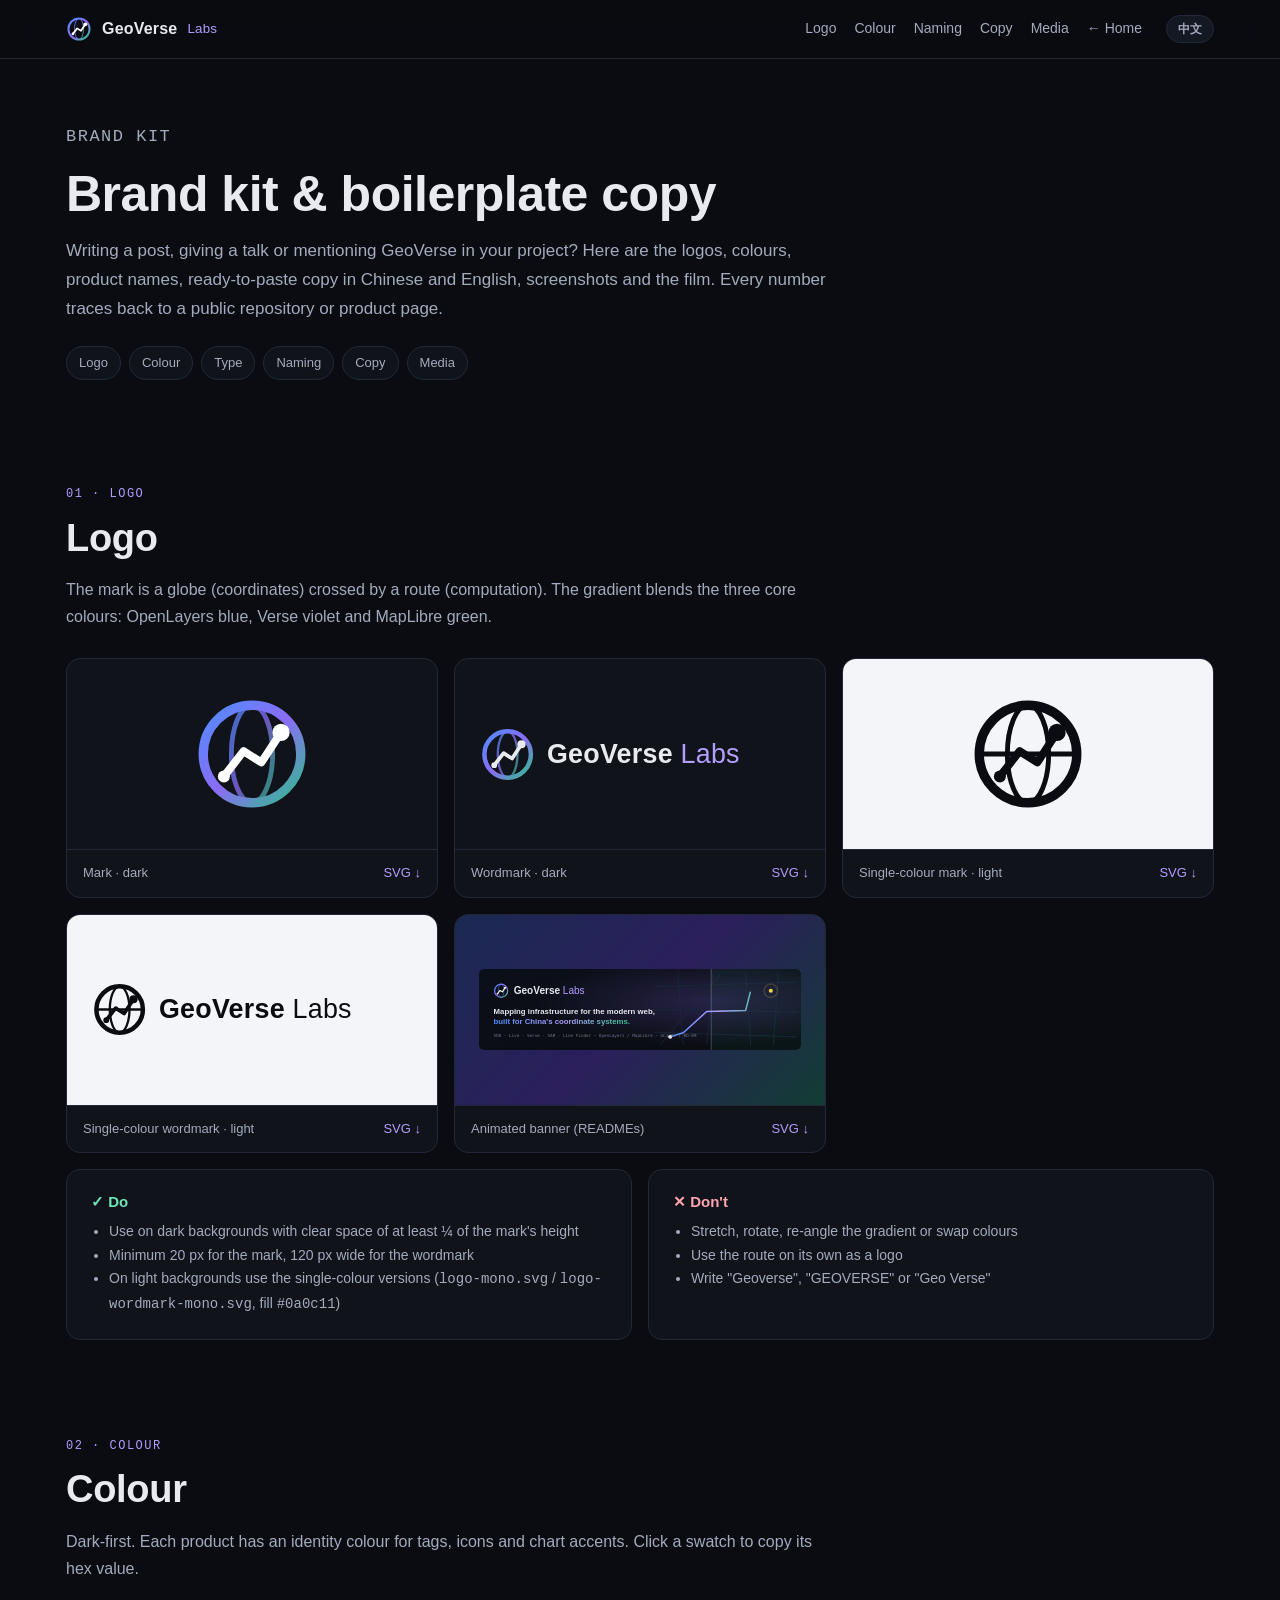
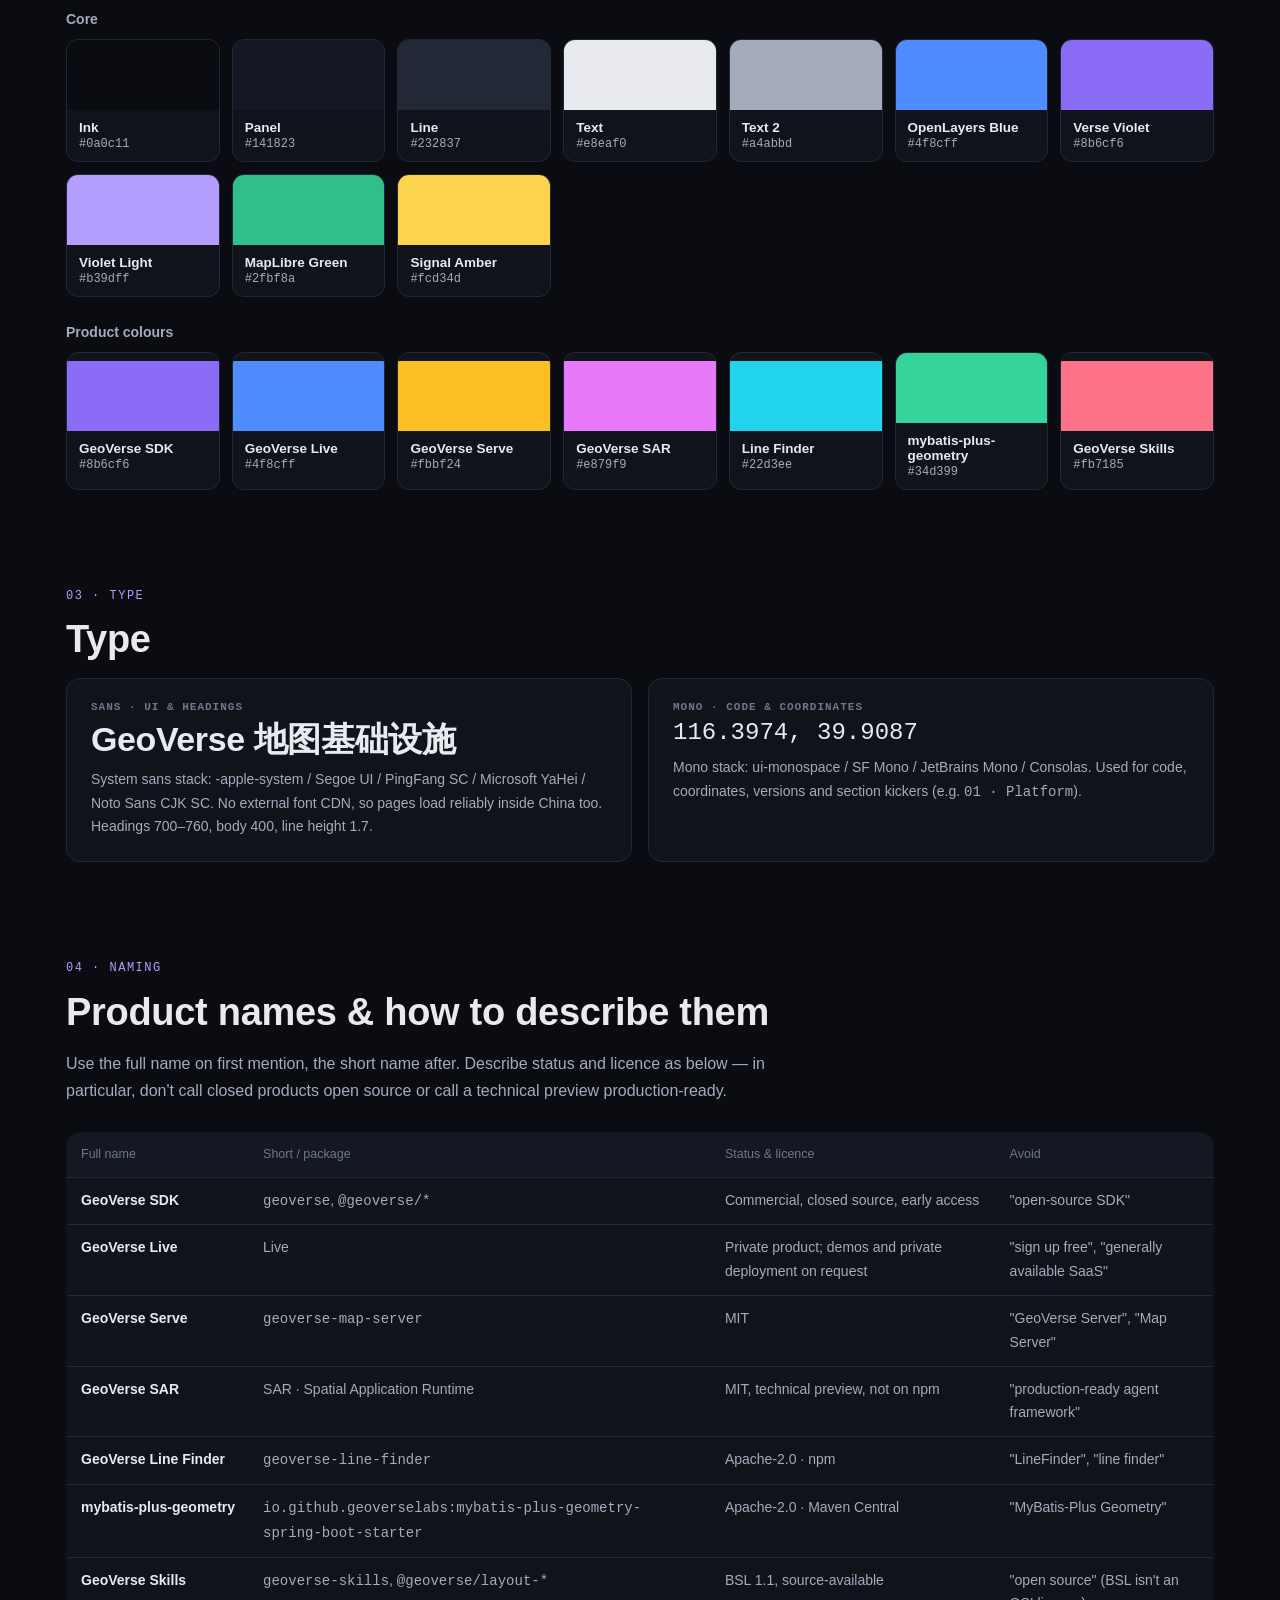
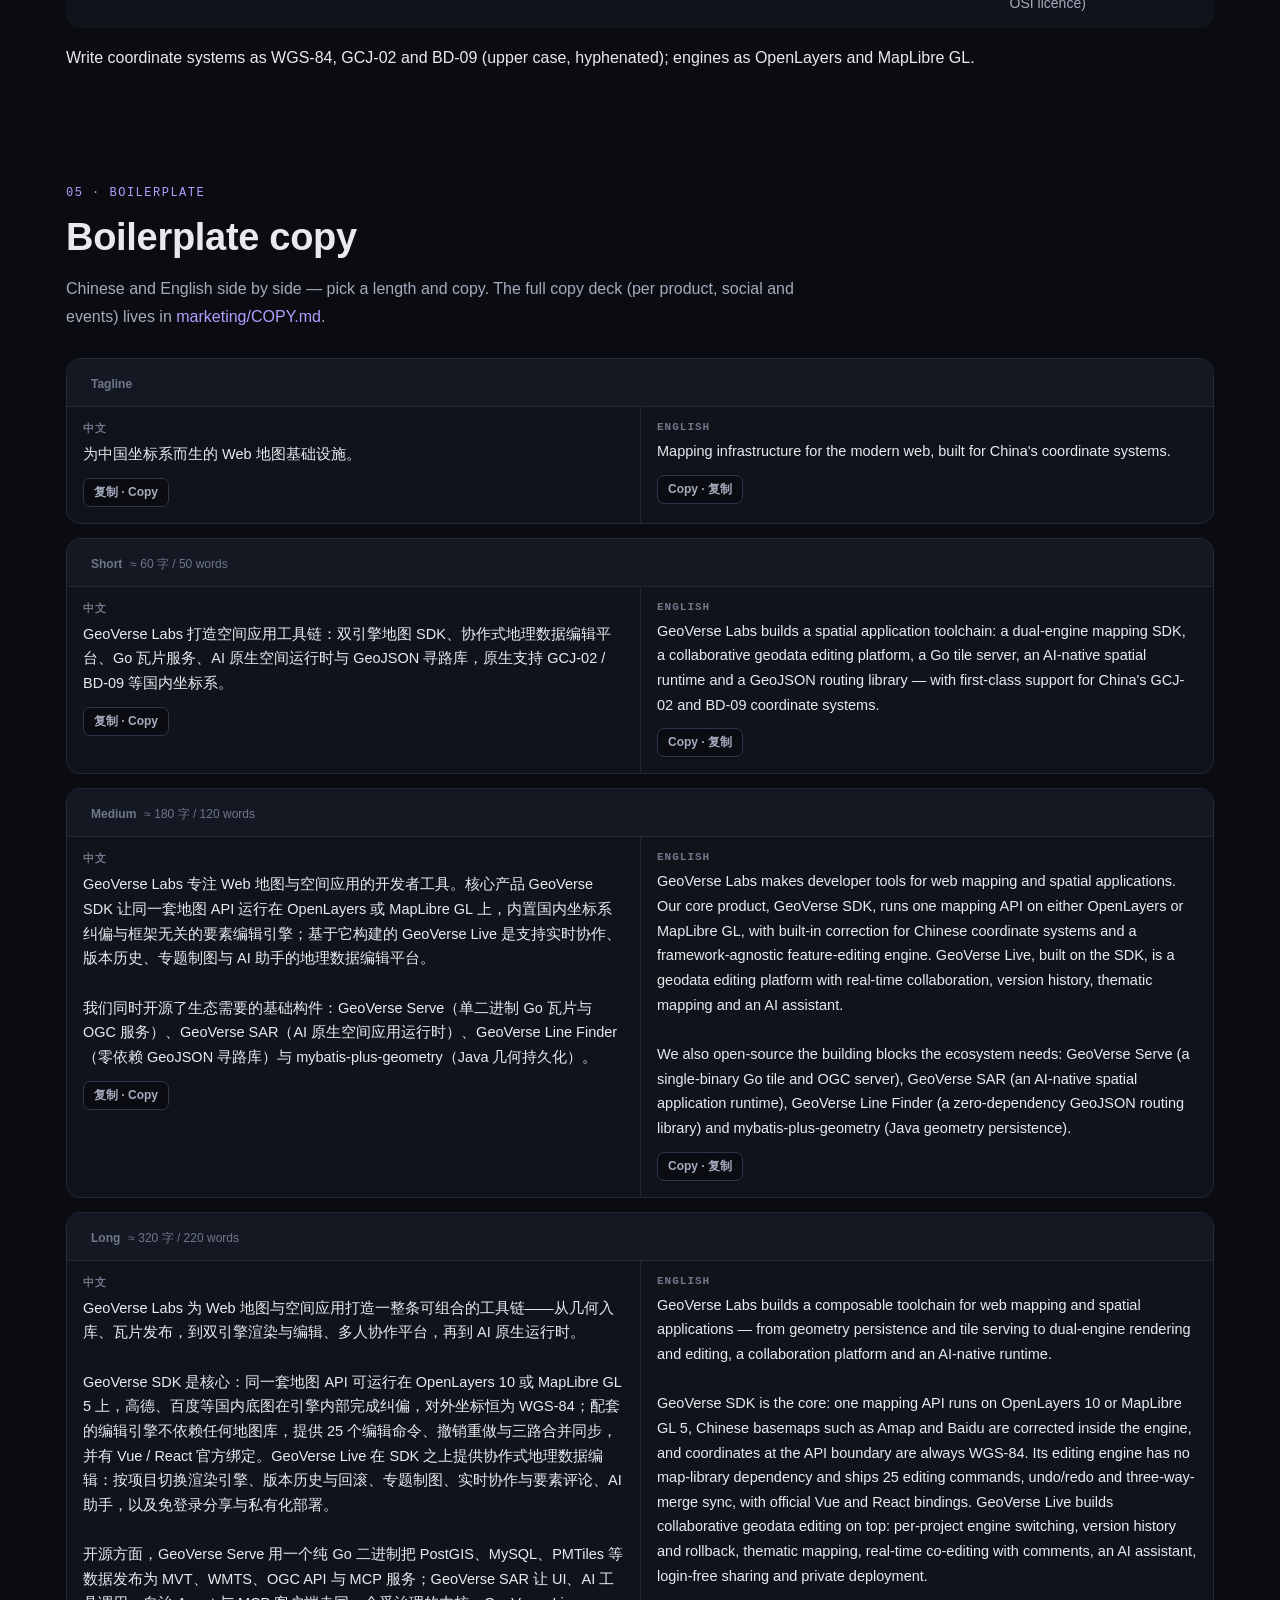
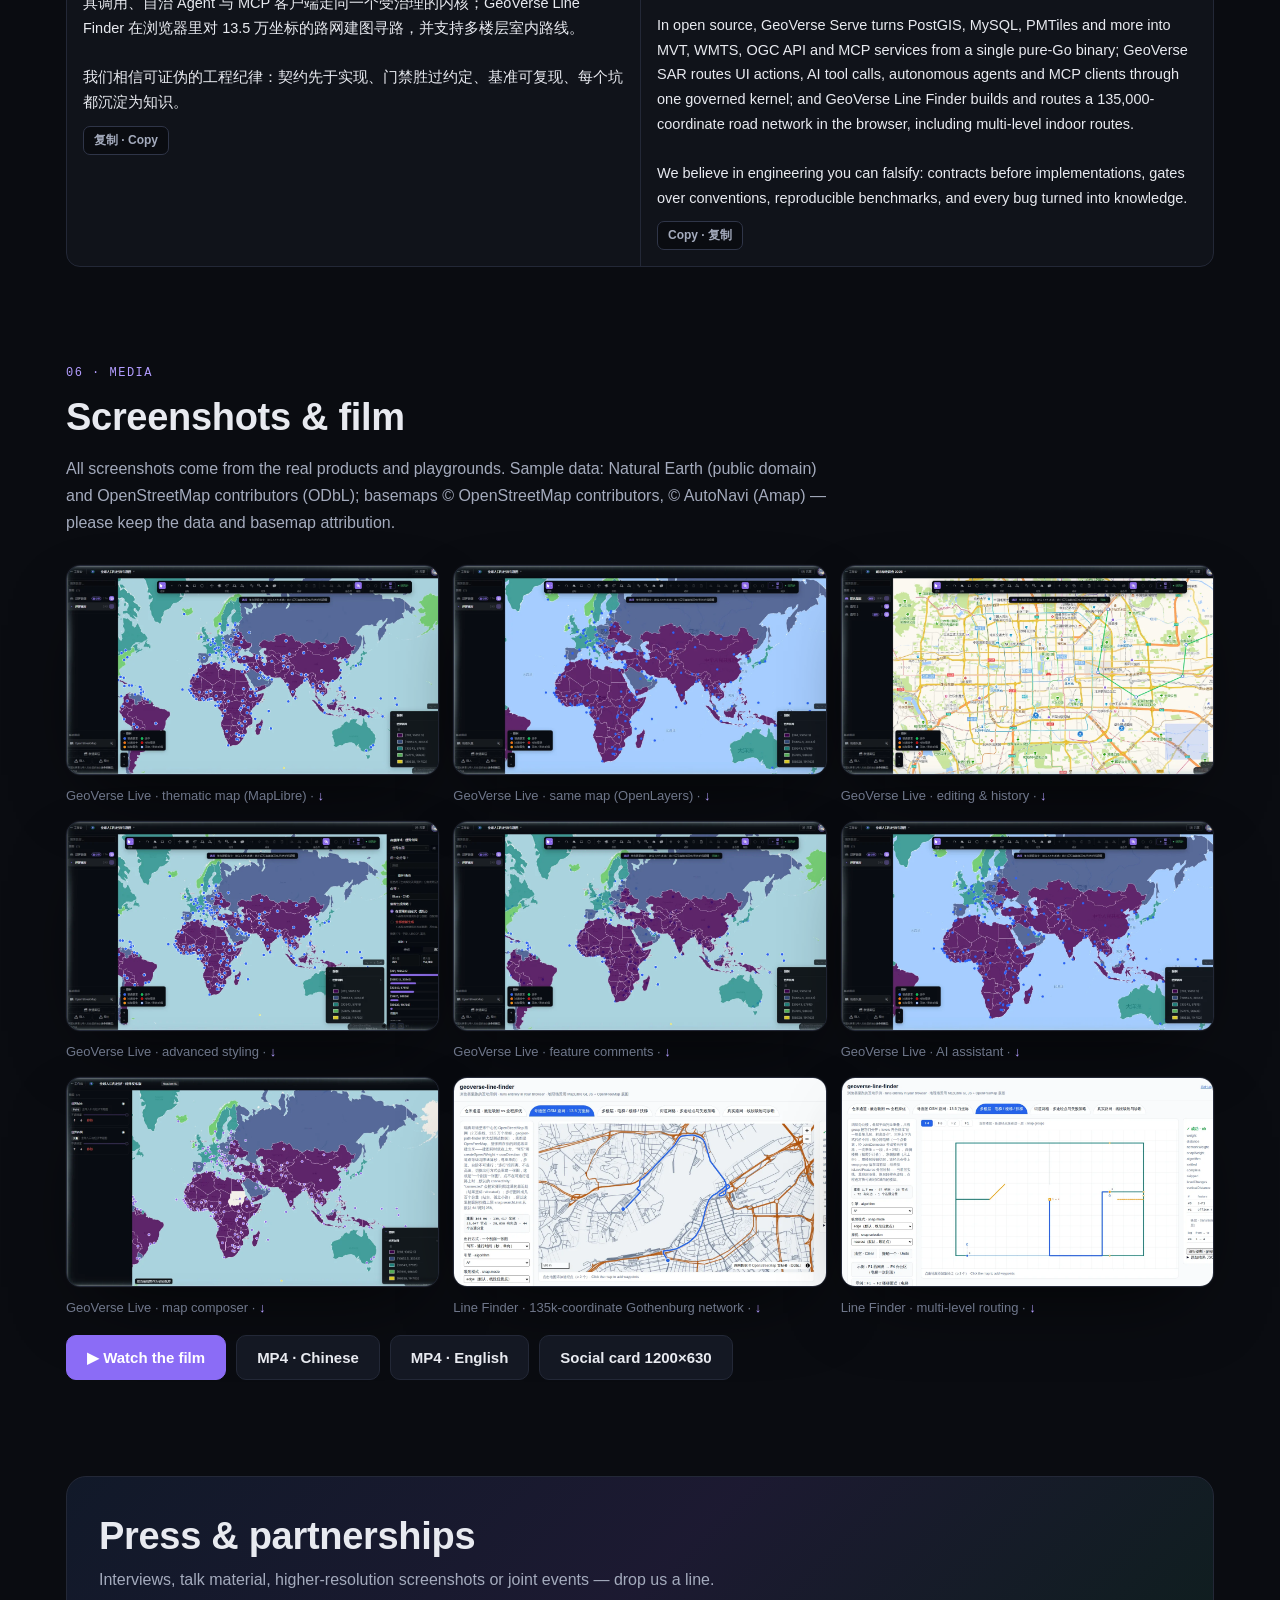
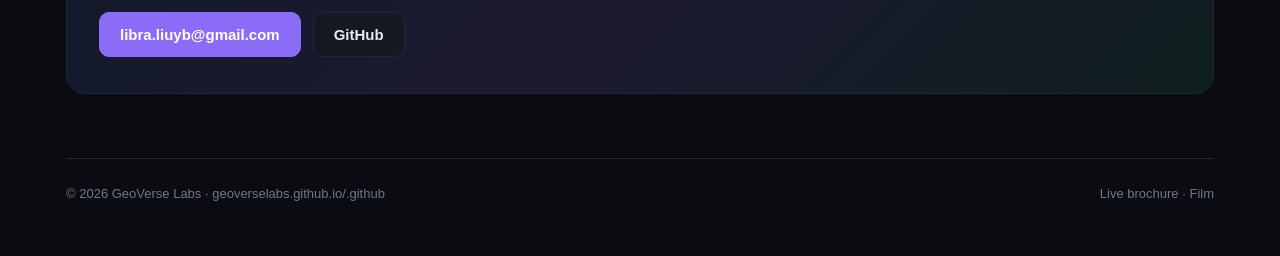
==== commit 266405f3: "fix(site): 按预合并审查修正事实、交互与文档 事实 - 近期动态：mybatis-plus-geometry 1.0.x 发布于 2026-07（Maven Central），非 2025-" ====
--- a/brand/index.html
+++ b/brand/index.html
@@ -126,12 +126,14 @@
     <div class="logos">
       <div class="logo-card"><div class="stage"><img src="../assets/logo.svg" alt="GeoVerse Labs mark" width="120" height="120"></div><div class="meta"><span><span class="zh">图形标 · 深色底</span><span class="en">Mark · dark</span></span><a href="../assets/logo.svg" download>SVG ↓</a></div></div>
       <div class="logo-card"><div class="stage"><img src="../assets/logo-wordmark.svg" alt="GeoVerse Labs wordmark" width="360" height="64"></div><div class="meta"><span><span class="zh">横版组合 · 深色底</span><span class="en">Wordmark · dark</span></span><a href="../assets/logo-wordmark.svg" download>SVG ↓</a></div></div>
+      <div class="logo-card"><div class="stage light"><img src="../assets/logo-mono.svg" alt="GeoVerse Labs single-colour mark" width="120" height="120"></div><div class="meta"><span><span class="zh">单色图形标 · 浅色底</span><span class="en">Single-colour mark · light</span></span><a href="../assets/logo-mono.svg" download>SVG ↓</a></div></div>
+      <div class="logo-card"><div class="stage light"><img src="../assets/logo-wordmark-mono.svg" alt="GeoVerse Labs single-colour wordmark" width="360" height="64"></div><div class="meta"><span><span class="zh">单色横版组合 · 浅色底</span><span class="en">Single-colour wordmark · light</span></span><a href="../assets/logo-wordmark-mono.svg" download>SVG ↓</a></div></div>
       <div class="logo-card"><div class="stage grad"><img src="../assets/banner.svg" alt="GeoVerse Labs banner" width="1280" height="320"></div><div class="meta"><span><span class="zh">动态横幅（README 用）</span><span class="en">Animated banner (READMEs)</span></span><a href="../assets/banner.svg" download>SVG ↓</a></div></div>
     </div>
     <div class="rules">
       <div class="card"><h3 class="ok">✓ <span class="zh">推荐</span><span class="en">Do</span></h3>
-        <ul class="zh"><li>在深色背景上使用，四周至少留出标志高度 1/4 的空白</li><li>图形标最小 20 px；横版组合最小 120 px 宽</li><li>浅色背景请使用单色版本（填充 <code>#0a0c11</code>）</li></ul>
-        <ul class="en"><li>Use on dark backgrounds with clear space of at least ¼ of the mark's height</li><li>Minimum 20 px for the mark, 120 px wide for the wordmark</li><li>On light backgrounds use a single-colour version (fill <code>#0a0c11</code>)</li></ul>
+        <ul class="zh"><li>在深色背景上使用，四周至少留出标志高度 1/4 的空白</li><li>图形标最小 20 px；横版组合最小 120 px 宽</li><li>浅色背景请使用单色版本（<code>logo-mono.svg</code> / <code>logo-wordmark-mono.svg</code>，填充 <code>#0a0c11</code>）</li></ul>
+        <ul class="en"><li>Use on dark backgrounds with clear space of at least ¼ of the mark's height</li><li>Minimum 20 px for the mark, 120 px wide for the wordmark</li><li>On light backgrounds use the single-colour versions (<code>logo-mono.svg</code> / <code>logo-wordmark-mono.svg</code>, fill <code>#0a0c11</code>)</li></ul>
       </div>
       <div class="card"><h3 class="no">✕ <span class="zh">避免</span><span class="en">Don't</span></h3>
         <ul class="zh"><li>拉伸、旋转、改渐变方向或替换颜色</li><li>把路线单独拿出来当标志用</li><li>写成 "Geoverse"、"GEOVERSE"、"Geo Verse"</li></ul>
@@ -204,8 +206,8 @@
   <section class="block" id="media">
     <p class="kicker">06 · Media</p>
     <h2><span class="zh">截图与宣传片</span><span class="en">Screenshots &amp; film</span></h2>
-    <p class="sub zh">截图均来自真实产品与在线示例。示例数据：Natural Earth（公有领域）、OpenStreetMap 贡献者（ODbL）。转载请保留数据署名。</p>
-    <p class="sub en">All screenshots come from the real products and playgrounds. Sample data: Natural Earth (public domain) and OpenStreetMap contributors (ODbL) — please keep the attribution.</p>
+    <p class="sub zh">截图均来自真实产品与在线示例。示例数据：Natural Earth（公有领域）、OpenStreetMap 贡献者（ODbL）；底图 © OpenStreetMap contributors、© 高德地图。转载请保留数据与底图署名。</p>
+    <p class="sub en">All screenshots come from the real products and playgrounds. Sample data: Natural Earth (public domain) and OpenStreetMap contributors (ODbL); basemaps © OpenStreetMap contributors, © AutoNavi (Amap) — please keep the data and basemap attribution.</p>
     <div class="shots" id="shots"></div>
     <div class="dl">
       <a class="btn primary" href="../film/"><span class="zh">▶ 观看宣传片</span><span class="en">▶ Watch the film</span></a>
@@ -250,7 +252,7 @@
     function fallback() {
       var ta = document.createElement('textarea'); ta.value = text; ta.style.position = 'fixed'; ta.style.opacity = '0';
       document.body.appendChild(ta); ta.select();
-      try { document.execCommand('copy'); ok(); } catch (e) { done(false); }
+      try { done(document.execCommand('copy')); } catch (e) { done(false); }
       document.body.removeChild(ta);
     }
   }
@@ -261,7 +263,7 @@
       b.type = 'button'; b.className = 'sw';
       b.innerHTML = '<div class="chip" style="background:' + c[2] + '"></div><div class="info"><b><span class="en">' + c[0] + '</span><span class="zh">' + (c[1] || c[0]) + '</span></b><code>' + c[2] + '</code></div>';
       b.addEventListener('click', function () {
-        copyText(c[2], function (ok) { if (!ok) return; b.classList.add('copied'); setTimeout(function () { b.classList.remove('copied'); }, 1200); });
+        copyText(c[2], function (ok) { if (!ok) return; clearTimeout(b._t); b.classList.add('copied'); b._t = setTimeout(function () { b.classList.remove('copied'); }, 1200); });
       });
       box.appendChild(b);
     });
@@ -290,8 +292,14 @@
     var ps = d.querySelectorAll('p'), bs = d.querySelectorAll('.copy');
     ps[0].textContent = b[3]; ps[1].textContent = b[4];
     [0, 1].forEach(function (i) {
+      var label = bs[i].textContent;
       bs[i].addEventListener('click', function () {
-        copyText(b[3 + i], function (ok) { if (!ok) return; bs[i].classList.add('done'); var t = bs[i].textContent; bs[i].textContent = '✓'; setTimeout(function () { bs[i].classList.remove('done'); bs[i].textContent = t; }, 1200); });
+        copyText(b[3 + i], function (ok) {
+          if (!ok) return;
+          clearTimeout(bs[i]._t);
+          bs[i].classList.add('done'); bs[i].textContent = '✓';
+          bs[i]._t = setTimeout(function () { bs[i].classList.remove('done'); bs[i].textContent = label; }, 1200);
+        });
       });
     });
     cbBox.appendChild(d);
--- a/assets/site.css
+++ b/assets/site.css
@@ -140,7 +140,7 @@
 
 @media (max-width: 980px) {
   .nav-links { display: none; }
-  .nav-tools { margin-left: auto; }
+  .nav-tools, .nav-links + .nav-tools { margin-left: auto; }
   footer.site .cols { grid-template-columns: 1fr 1fr; }
 }
 @media (max-width: 560px) {
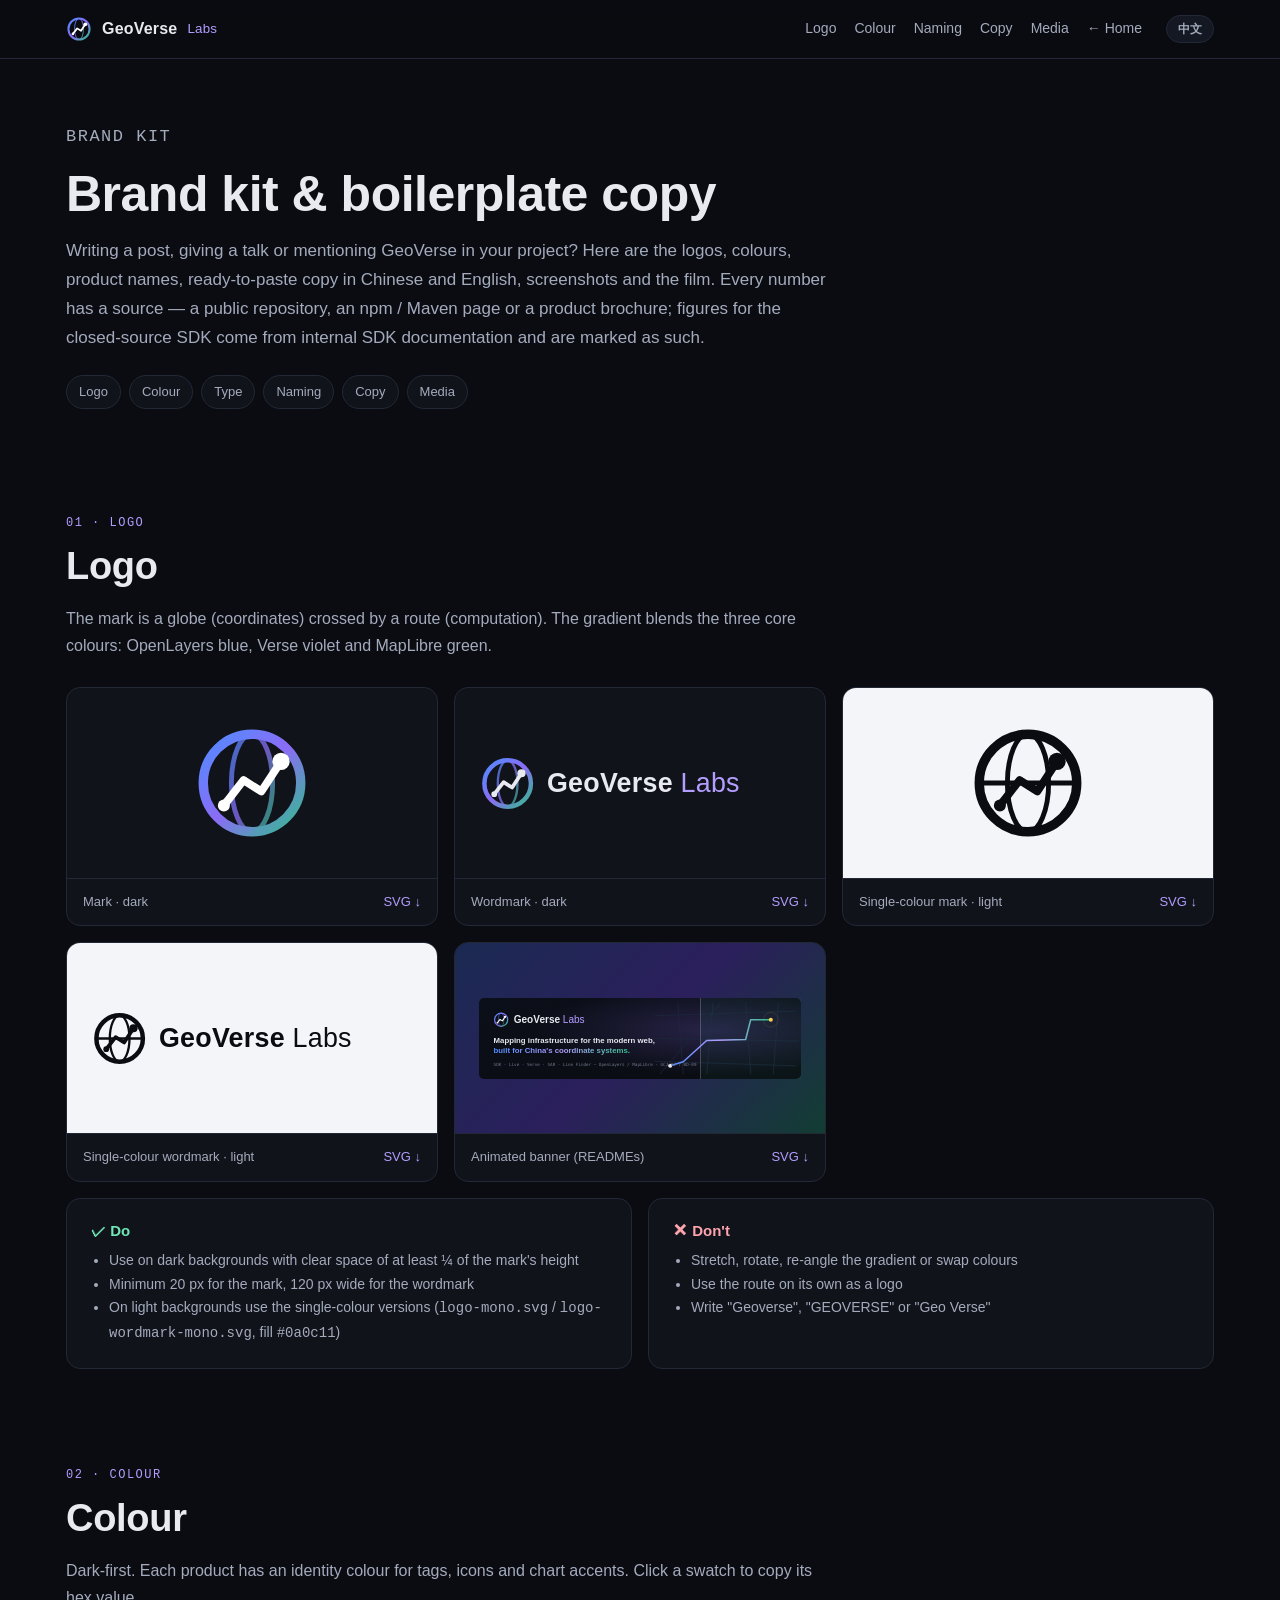
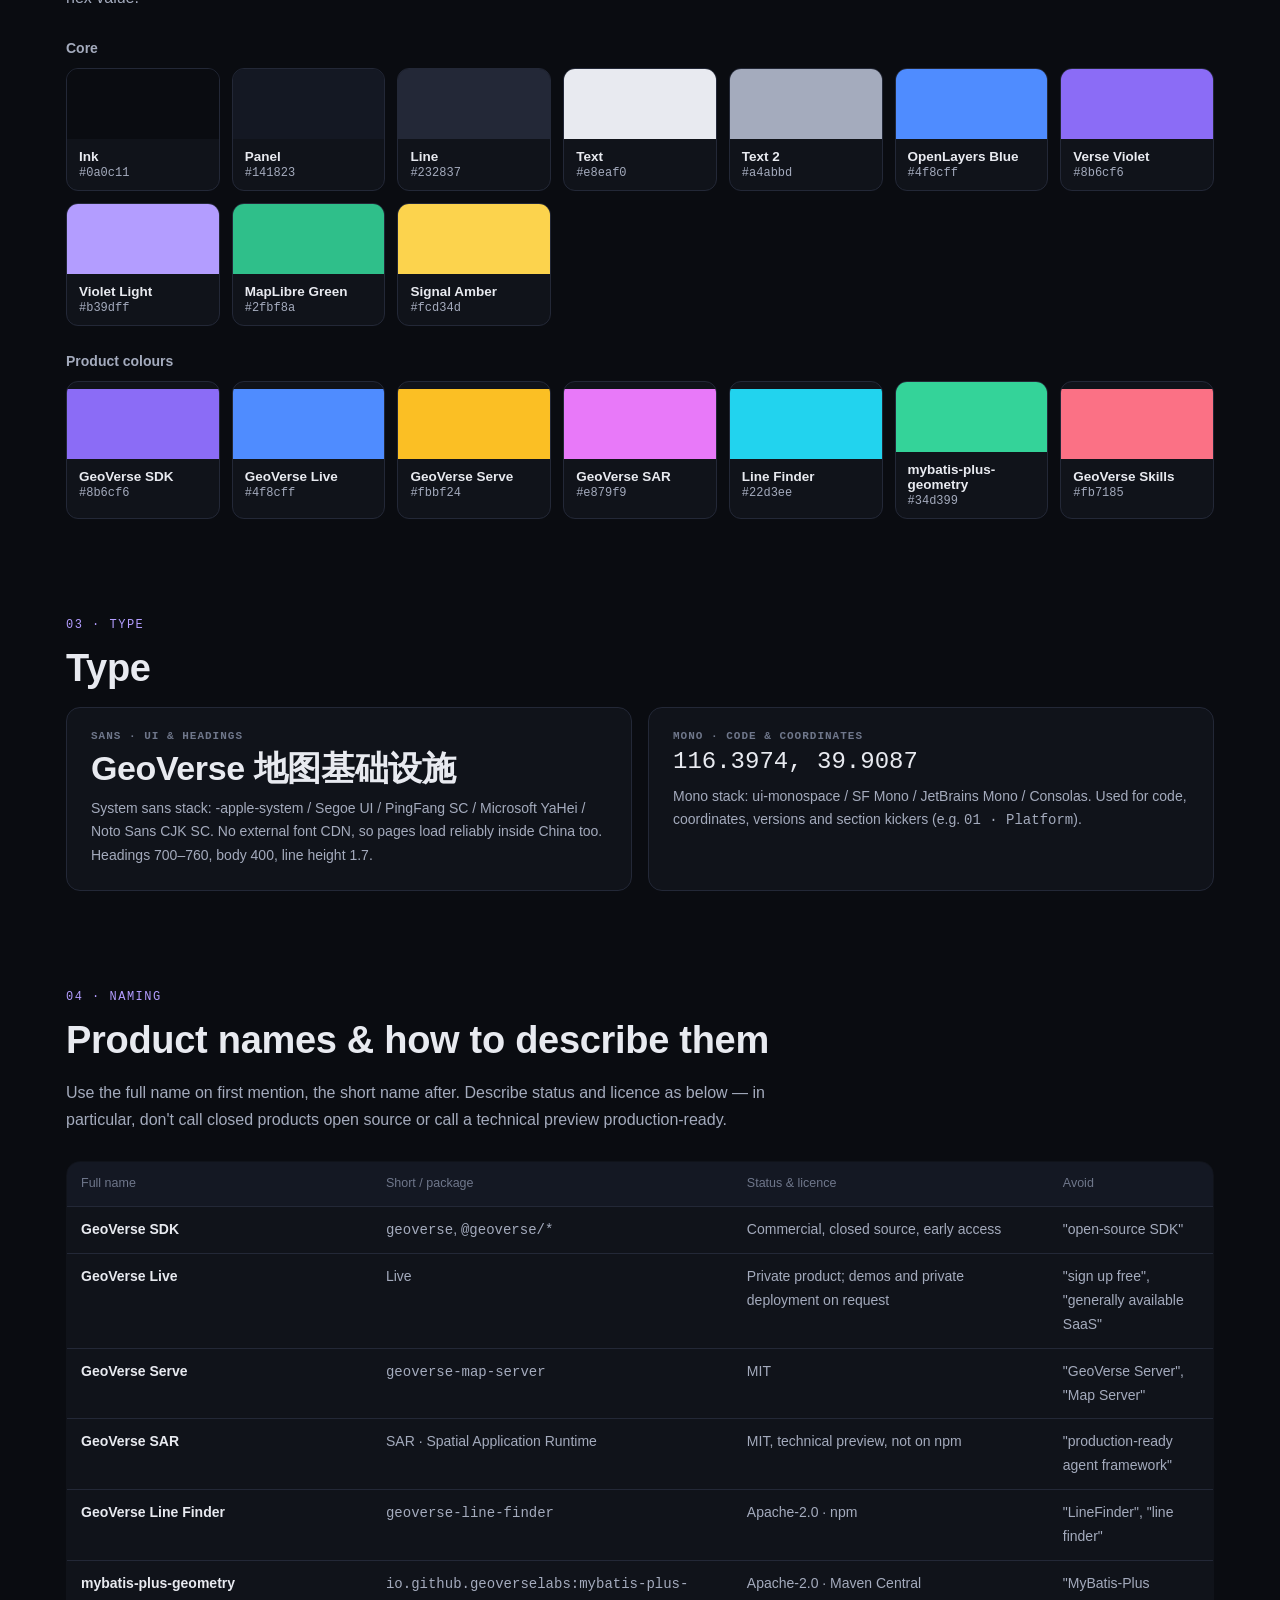
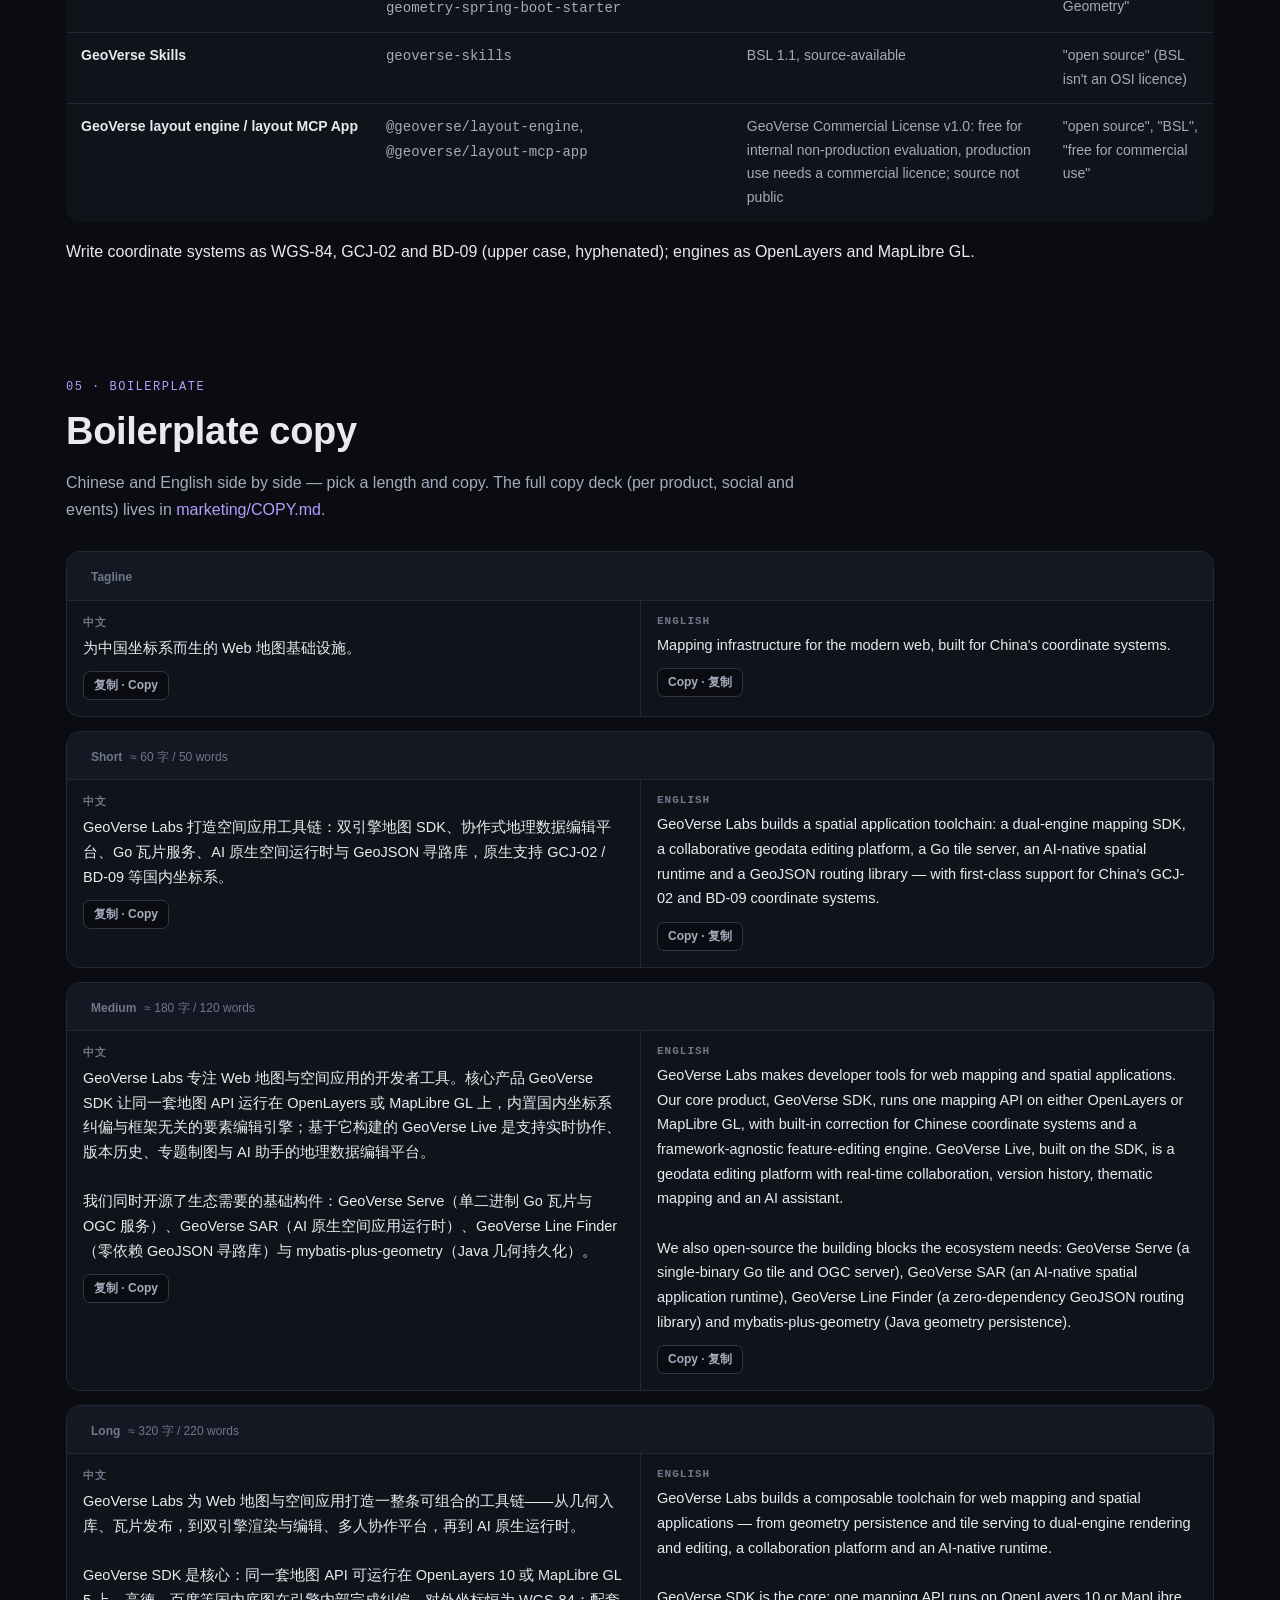
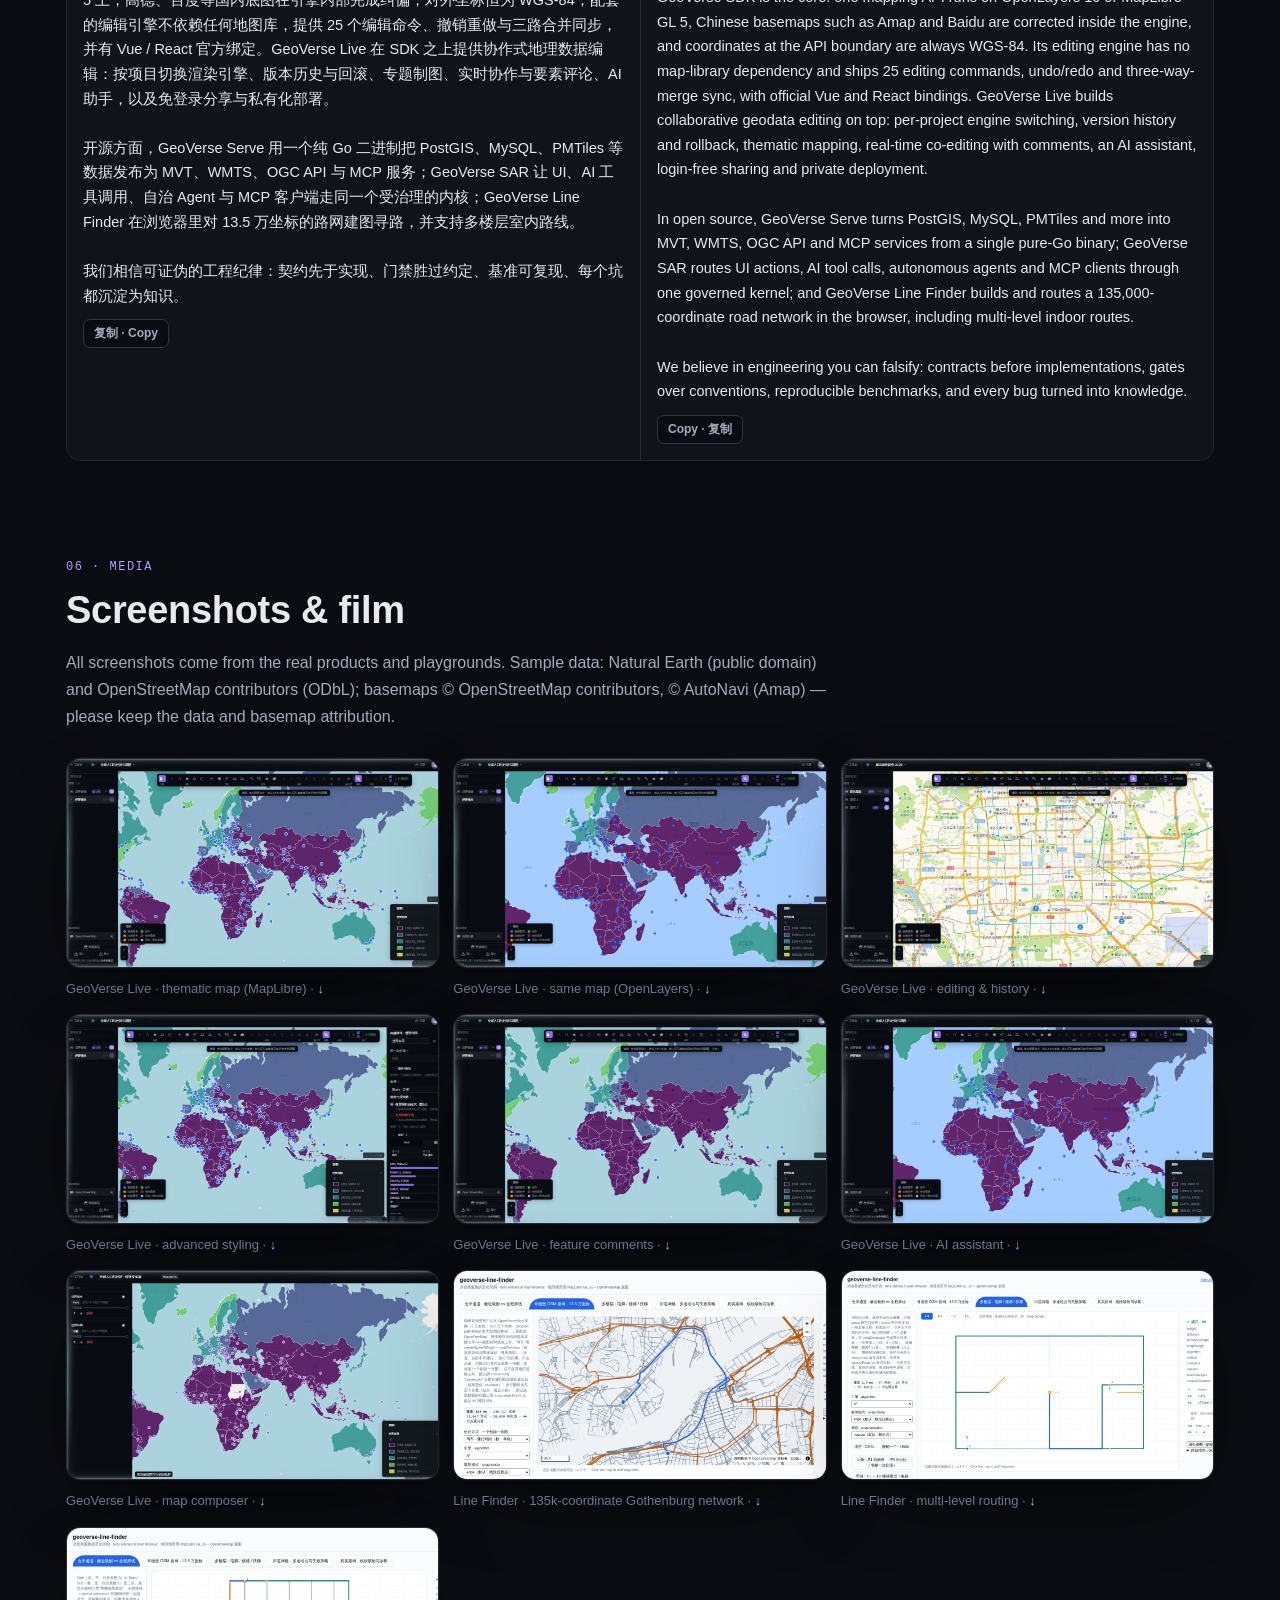
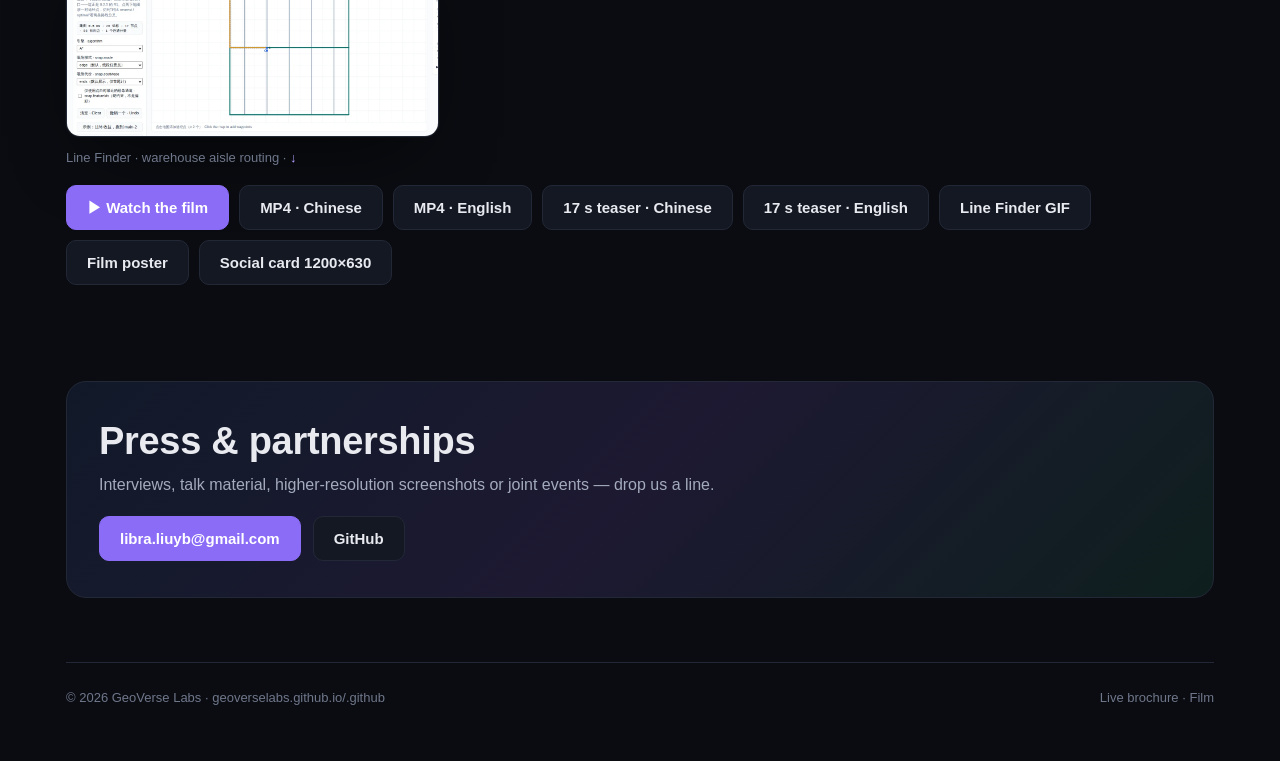
==== commit ac653722: "fix(site): 更正 layout 包许可并补齐审计发现的缺口 - 许可：@geoverse/layout-engine / layout-mcp-app 实为 GeoVerse 商业许可（仅限" ====
--- a/brand/index.html
+++ b/brand/index.html
@@ -5,10 +5,15 @@
 <meta name="viewport" content="width=device-width, initial-scale=1">
 <title>品牌资源与文案 — GeoVerse Labs</title>
 <meta name="description" content="GeoVerse Labs 品牌资源：标志、配色、产品命名规范、标准介绍文案（中英）、截图与宣传片下载。">
+<meta property="og:type" content="website">
+<meta property="og:site_name" content="GeoVerse Labs">
 <meta property="og:title" content="GeoVerse Labs — Brand kit">
 <meta property="og:description" content="Logos, colours, naming, boilerplate copy, screenshots and the film.">
 <meta property="og:url" content="https://geoverselabs.github.io/.github/brand/">
 <meta property="og:image" content="https://geoverselabs.github.io/.github/assets/og-card.png">
+<meta property="og:image:width" content="1200">
+<meta property="og:image:height" content="630">
+<meta name="twitter:card" content="summary_large_image">
 <meta name="theme-color" content="#0a0c11">
 <link rel="icon" href="../assets/logo.svg" type="image/svg+xml">
 <link rel="stylesheet" href="../assets/site.css">
@@ -108,8 +113,8 @@
   <div class="wrap">
     <p class="kicker">Brand kit</p>
     <h1><span class="zh">品牌资源与标准文案</span><span class="en">Brand kit &amp; boilerplate copy</span></h1>
-    <p class="zh">写文章、做演讲、发社媒或者在自己的项目里提到 GeoVerse？这里有标志、配色、产品命名、可直接复制的中英文介绍、截图和宣传片。所有数字都能在公开仓库或产品页里找到出处。</p>
-    <p class="en">Writing a post, giving a talk or mentioning GeoVerse in your project? Here are the logos, colours, product names, ready-to-paste copy in Chinese and English, screenshots and the film. Every number traces back to a public repository or product page.</p>
+    <p class="zh">写文章、做演讲、发社媒或者在自己的项目里提到 GeoVerse？这里有标志、配色、产品命名、可直接复制的中英文介绍、截图和宣传片。每个数字都有出处：公开仓库、npm / Maven 页面或产品手册；闭源 SDK 的数字出自内部 SDK 文档，会单独注明。</p>
+    <p class="en">Writing a post, giving a talk or mentioning GeoVerse in your project? Here are the logos, colours, product names, ready-to-paste copy in Chinese and English, screenshots and the film. Every number has a source — a public repository, an npm / Maven page or a product brochure; figures for the closed-source SDK come from internal SDK documentation and are marked as such.</p>
     <div class="toc">
       <a href="#logo">Logo</a><a href="#color">Colour</a><a href="#type">Type</a><a href="#naming">Naming</a><a href="#copy">Copy</a><a href="#media">Media</a>
     </div>
@@ -187,7 +192,8 @@
           <tr><td>GeoVerse SAR</td><td>SAR · Spatial Application Runtime</td><td><span class="zh">MIT，技术预览，未发布 npm</span><span class="en">MIT, technical preview, not on npm</span></td><td><span class="zh">"生产可用的 Agent 框架"</span><span class="en">"production-ready agent framework"</span></td></tr>
           <tr><td>GeoVerse Line Finder</td><td><code>geoverse-line-finder</code></td><td>Apache-2.0 · npm</td><td>"LineFinder", "line finder"</td></tr>
           <tr><td>mybatis-plus-geometry</td><td><code>io.github.geoverselabs:mybatis-plus-geometry-spring-boot-starter</code></td><td>Apache-2.0 · Maven Central</td><td>"MyBatis-Plus Geometry"</td></tr>
-          <tr><td>GeoVerse Skills</td><td><code>geoverse-skills</code>, <code>@geoverse/layout-*</code></td><td><span class="zh">BSL 1.1，源码可见</span><span class="en">BSL 1.1, source-available</span></td><td><span class="zh">"开源"（BSL 不是 OSI 开源许可）</span><span class="en">"open source" (BSL isn't an OSI licence)</span></td></tr>
+          <tr><td>GeoVerse Skills</td><td><code>geoverse-skills</code></td><td><span class="zh">BSL 1.1，源码可见</span><span class="en">BSL 1.1, source-available</span></td><td><span class="zh">"开源"（BSL 不是 OSI 开源许可）</span><span class="en">"open source" (BSL isn't an OSI licence)</span></td></tr>
+          <tr><td><span class="zh">GeoVerse 布局引擎 / 布局 MCP App</span><span class="en">GeoVerse layout engine / layout MCP App</span></td><td><code>@geoverse/layout-engine</code>, <code>@geoverse/layout-mcp-app</code></td><td><span class="zh">GeoVerse 商业许可 v1.0：免费用于内部非生产评估，生产使用需商业授权；源码不公开</span><span class="en">GeoVerse Commercial License v1.0: free for internal non-production evaluation, production use needs a commercial licence; source not public</span></td><td><span class="zh">"开源""BSL""免费商用"</span><span class="en">"open source", "BSL", "free for commercial use"</span></td></tr>
         </tbody>
       </table>
     </div>
@@ -213,6 +219,10 @@
       <a class="btn primary" href="../film/"><span class="zh">▶ 观看宣传片</span><span class="en">▶ Watch the film</span></a>
       <a class="btn" href="../assets/film/geoverse-film-zh.mp4" download><span class="zh">MP4 · 中文</span><span class="en">MP4 · Chinese</span></a>
       <a class="btn" href="../assets/film/geoverse-film-en.mp4" download><span class="zh">MP4 · 英文</span><span class="en">MP4 · English</span></a>
+      <a class="btn" href="../assets/film/teaser-zh.mp4" download><span class="zh">17 秒短版 · 中文</span><span class="en">17 s teaser · Chinese</span></a>
+      <a class="btn" href="../assets/film/teaser-en.mp4" download><span class="zh">17 秒短版 · 英文</span><span class="en">17 s teaser · English</span></a>
+      <a class="btn" href="../assets/film/line-finder-teaser.gif" download><span class="zh">Line Finder 动图</span><span class="en">Line Finder GIF</span></a>
+      <a class="btn" href="../assets/film/poster.webp" download><span class="zh">宣传片海报</span><span class="en">Film poster</span></a>
       <a class="btn" href="../assets/og-card.png" download><span class="zh">社交分享卡 1200×630</span><span class="en">Social card 1200×630</span></a>
     </div>
   </section>
@@ -314,7 +324,8 @@
     ['../live/assets/ai-assistant.webp', 'GeoVerse Live · AI 助手', 'GeoVerse Live · AI assistant'],
     ['../live/assets/open-map-composer.webp', 'GeoVerse Live · 综合地图编排', 'GeoVerse Live · map composer'],
     ['../assets/shots/line-finder-gothenburg.webp', 'Line Finder · 哥德堡 13.5 万坐标路网', 'Line Finder · 135k-coordinate Gothenburg network'],
-    ['../assets/shots/line-finder-multilevel.webp', 'Line Finder · 多楼层寻路', 'Line Finder · multi-level routing']
+    ['../assets/shots/line-finder-multilevel.webp', 'Line Finder · 多楼层寻路', 'Line Finder · multi-level routing'],
+    ['../assets/shots/line-finder-warehouse.webp', 'Line Finder · 仓库通道寻路', 'Line Finder · warehouse aisle routing']
   ];
   var sb = document.getElementById('shots');
   SHOTS.forEach(function (s) {
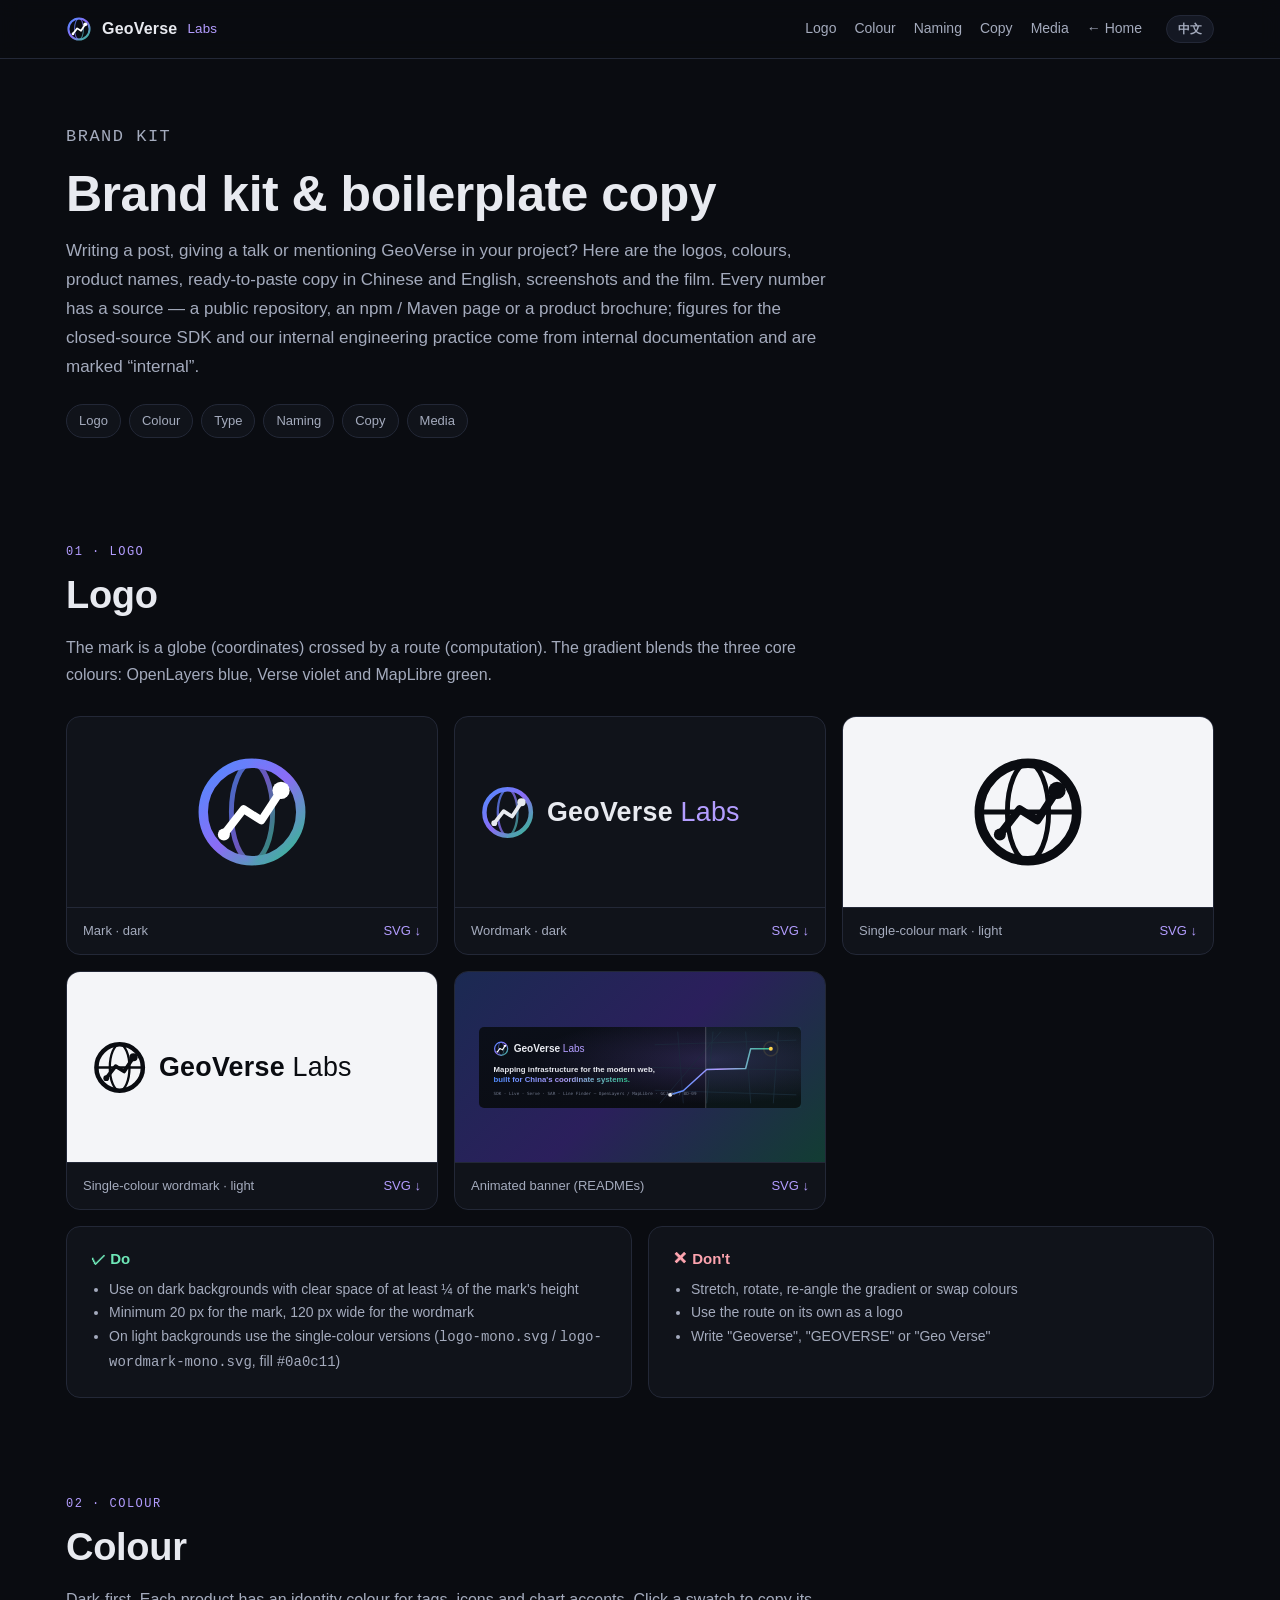
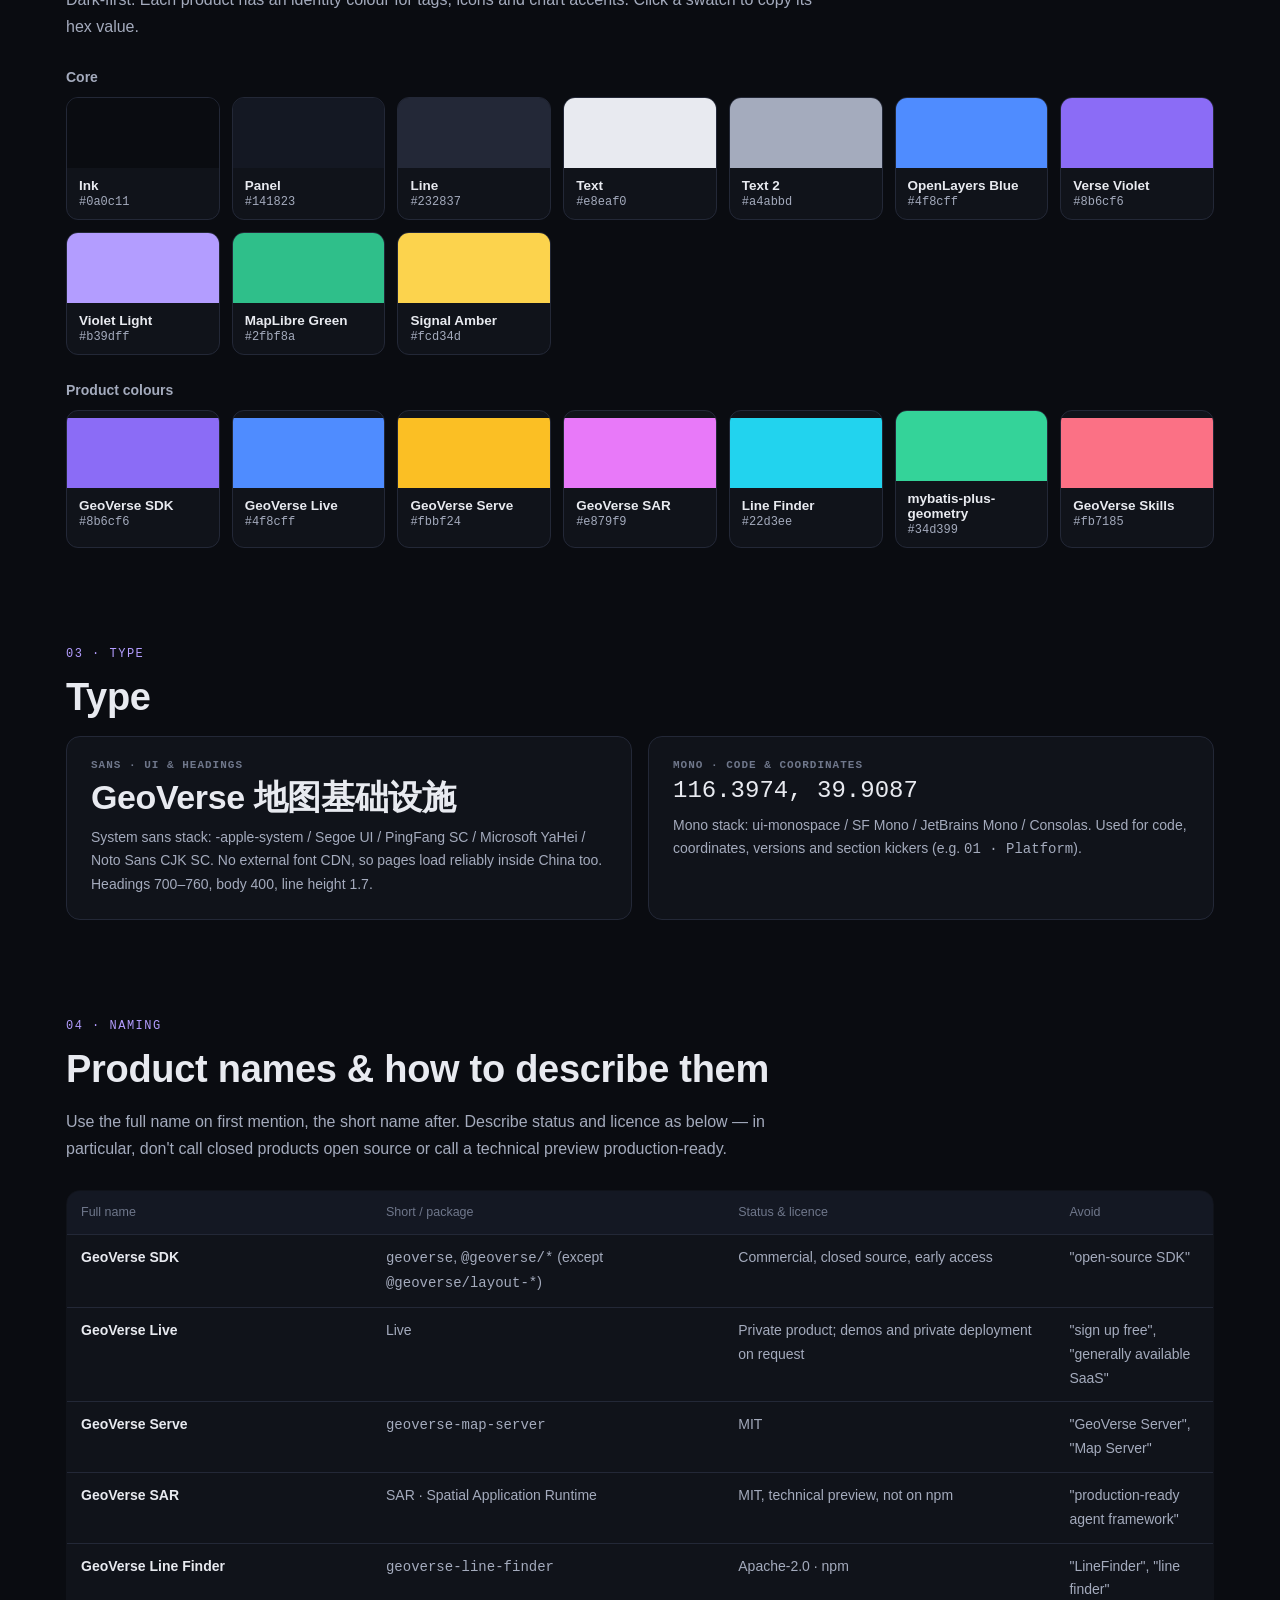
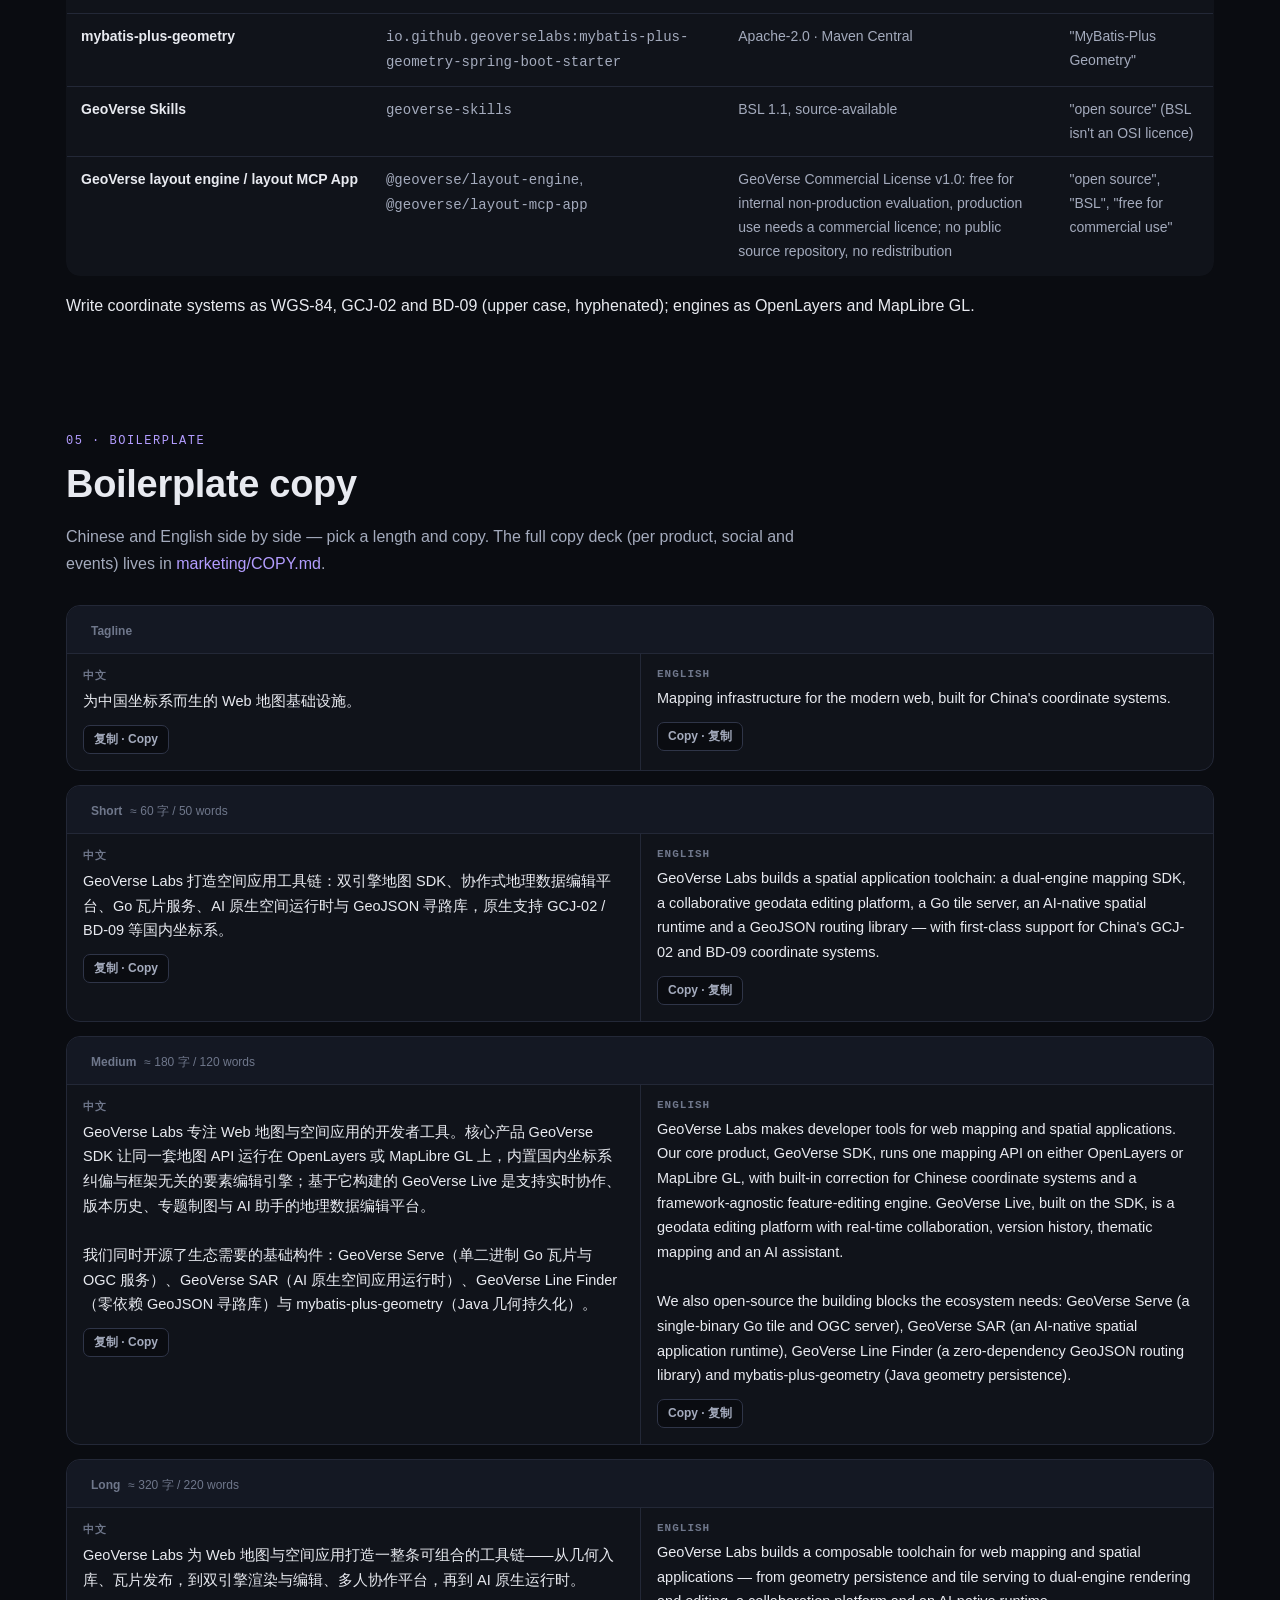
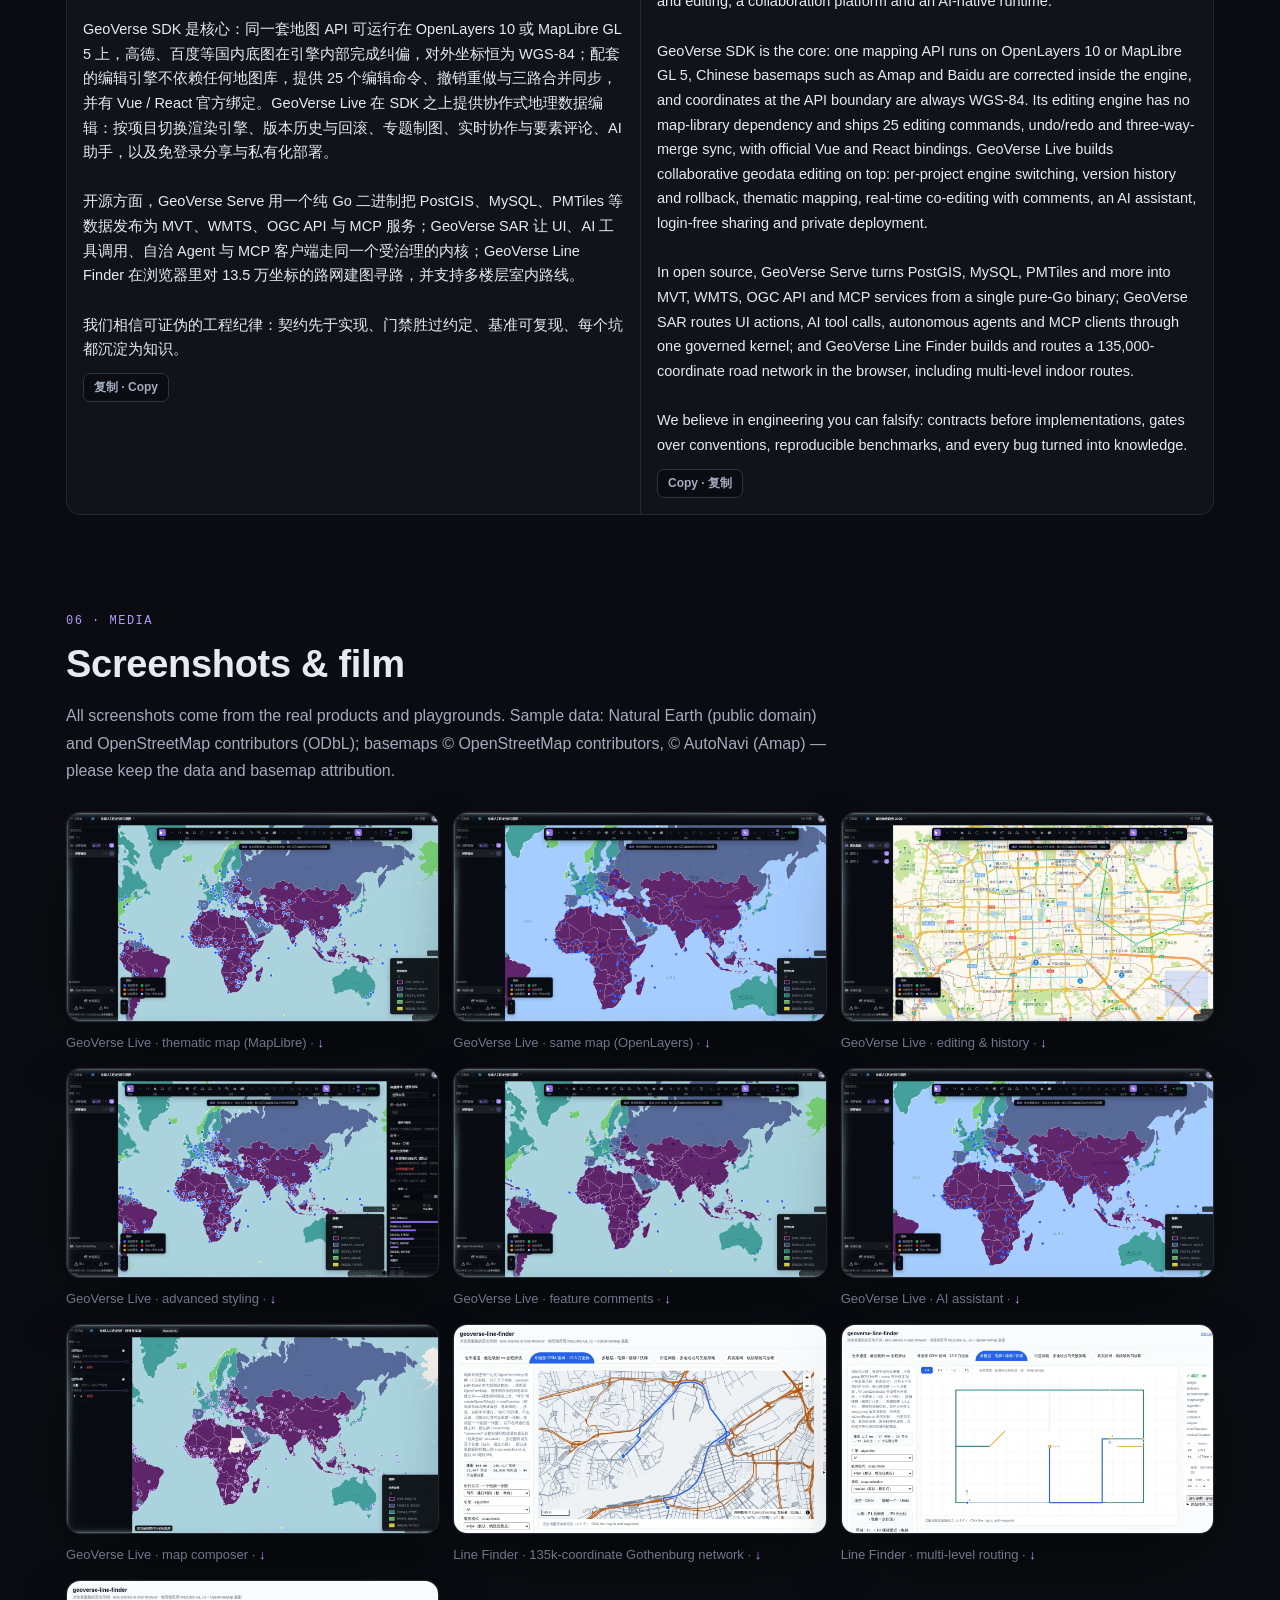
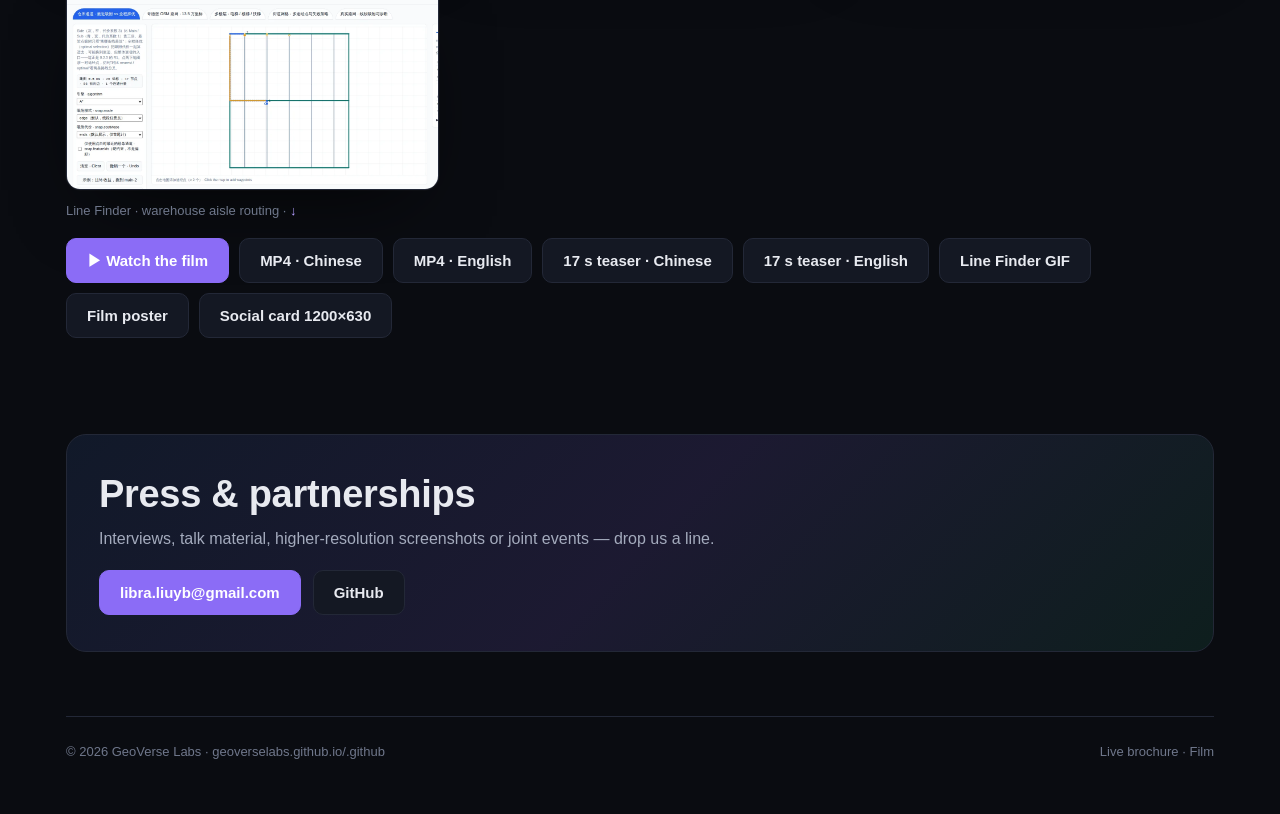
==== commit 6d63db3b: "fix(site): 按事实核对修正许可措辞、运行环境与贡献说明 - 布局包："源码不公开"改为"没有公开源码仓库、不得再分发"（tarball 内附可读源码） - 主页工具链关系：布局引擎只在 No" ====
--- a/brand/index.html
+++ b/brand/index.html
@@ -113,8 +113,8 @@
   <div class="wrap">
     <p class="kicker">Brand kit</p>
     <h1><span class="zh">品牌资源与标准文案</span><span class="en">Brand kit &amp; boilerplate copy</span></h1>
-    <p class="zh">写文章、做演讲、发社媒或者在自己的项目里提到 GeoVerse？这里有标志、配色、产品命名、可直接复制的中英文介绍、截图和宣传片。每个数字都有出处：公开仓库、npm / Maven 页面或产品手册；闭源 SDK 的数字出自内部 SDK 文档，会单独注明。</p>
-    <p class="en">Writing a post, giving a talk or mentioning GeoVerse in your project? Here are the logos, colours, product names, ready-to-paste copy in Chinese and English, screenshots and the film. Every number has a source — a public repository, an npm / Maven page or a product brochure; figures for the closed-source SDK come from internal SDK documentation and are marked as such.</p>
+    <p class="zh">写文章、做演讲、发社媒或者在自己的项目里提到 GeoVerse？这里有标志、配色、产品命名、可直接复制的中英文介绍、截图和宣传片。每个数字都有出处：公开仓库、npm / Maven 页面或产品手册；闭源 SDK 与内部工程实践的数字出自内部文档，会注明“内部”。</p>
+    <p class="en">Writing a post, giving a talk or mentioning GeoVerse in your project? Here are the logos, colours, product names, ready-to-paste copy in Chinese and English, screenshots and the film. Every number has a source — a public repository, an npm / Maven page or a product brochure; figures for the closed-source SDK and our internal engineering practice come from internal documentation and are marked “internal”.</p>
     <div class="toc">
       <a href="#logo">Logo</a><a href="#color">Colour</a><a href="#type">Type</a><a href="#naming">Naming</a><a href="#copy">Copy</a><a href="#media">Media</a>
     </div>
@@ -186,14 +186,14 @@
       <table class="names">
         <thead><tr><th><span class="zh">全称</span><span class="en">Full name</span></th><th><span class="zh">简称 / 包名</span><span class="en">Short / package</span></th><th><span class="zh">状态与许可</span><span class="en">Status &amp; licence</span></th><th><span class="zh">别这么写</span><span class="en">Avoid</span></th></tr></thead>
         <tbody>
-          <tr><td>GeoVerse SDK</td><td><code>geoverse</code>, <code>@geoverse/*</code></td><td><span class="zh">商业产品，闭源，早期访问</span><span class="en">Commercial, closed source, early access</span></td><td><span class="zh">"开源地图 SDK"</span><span class="en">"open-source SDK"</span></td></tr>
+          <tr><td>GeoVerse SDK</td><td><code>geoverse</code>, <code>@geoverse/*</code><span class="zh">（<code>@geoverse/layout-*</code> 除外）</span><span class="en"> (except <code>@geoverse/layout-*</code>)</span></td><td><span class="zh">商业产品，闭源，早期访问</span><span class="en">Commercial, closed source, early access</span></td><td><span class="zh">"开源地图 SDK"</span><span class="en">"open-source SDK"</span></td></tr>
           <tr><td>GeoVerse Live</td><td>Live</td><td><span class="zh">私有产品，可预约演示 / 私有化部署</span><span class="en">Private product; demos and private deployment on request</span></td><td><span class="zh">"SaaS 已上线"、"免费注册"</span><span class="en">"sign up free", "generally available SaaS"</span></td></tr>
           <tr><td>GeoVerse Serve</td><td><code>geoverse-map-server</code></td><td>MIT</td><td>"GeoVerse Server", "Map Server"</td></tr>
           <tr><td>GeoVerse SAR</td><td>SAR · Spatial Application Runtime</td><td><span class="zh">MIT，技术预览，未发布 npm</span><span class="en">MIT, technical preview, not on npm</span></td><td><span class="zh">"生产可用的 Agent 框架"</span><span class="en">"production-ready agent framework"</span></td></tr>
           <tr><td>GeoVerse Line Finder</td><td><code>geoverse-line-finder</code></td><td>Apache-2.0 · npm</td><td>"LineFinder", "line finder"</td></tr>
           <tr><td>mybatis-plus-geometry</td><td><code>io.github.geoverselabs:mybatis-plus-geometry-spring-boot-starter</code></td><td>Apache-2.0 · Maven Central</td><td>"MyBatis-Plus Geometry"</td></tr>
           <tr><td>GeoVerse Skills</td><td><code>geoverse-skills</code></td><td><span class="zh">BSL 1.1，源码可见</span><span class="en">BSL 1.1, source-available</span></td><td><span class="zh">"开源"（BSL 不是 OSI 开源许可）</span><span class="en">"open source" (BSL isn't an OSI licence)</span></td></tr>
-          <tr><td><span class="zh">GeoVerse 布局引擎 / 布局 MCP App</span><span class="en">GeoVerse layout engine / layout MCP App</span></td><td><code>@geoverse/layout-engine</code>, <code>@geoverse/layout-mcp-app</code></td><td><span class="zh">GeoVerse 商业许可 v1.0：免费用于内部非生产评估，生产使用需商业授权；源码不公开</span><span class="en">GeoVerse Commercial License v1.0: free for internal non-production evaluation, production use needs a commercial licence; source not public</span></td><td><span class="zh">"开源""BSL""免费商用"</span><span class="en">"open source", "BSL", "free for commercial use"</span></td></tr>
+          <tr><td><span class="zh">GeoVerse 布局引擎 / 布局 MCP App</span><span class="en">GeoVerse layout engine / layout MCP App</span></td><td><code>@geoverse/layout-engine</code>, <code>@geoverse/layout-mcp-app</code></td><td><span class="zh">GeoVerse 商业许可 v1.0：免费用于内部非生产评估，生产使用需商业授权；没有公开源码仓库，不得再分发</span><span class="en">GeoVerse Commercial License v1.0: free for internal non-production evaluation, production use needs a commercial licence; no public source repository, no redistribution</span></td><td><span class="zh">"开源""BSL""免费商用"</span><span class="en">"open source", "BSL", "free for commercial use"</span></td></tr>
         </tbody>
       </table>
     </div>
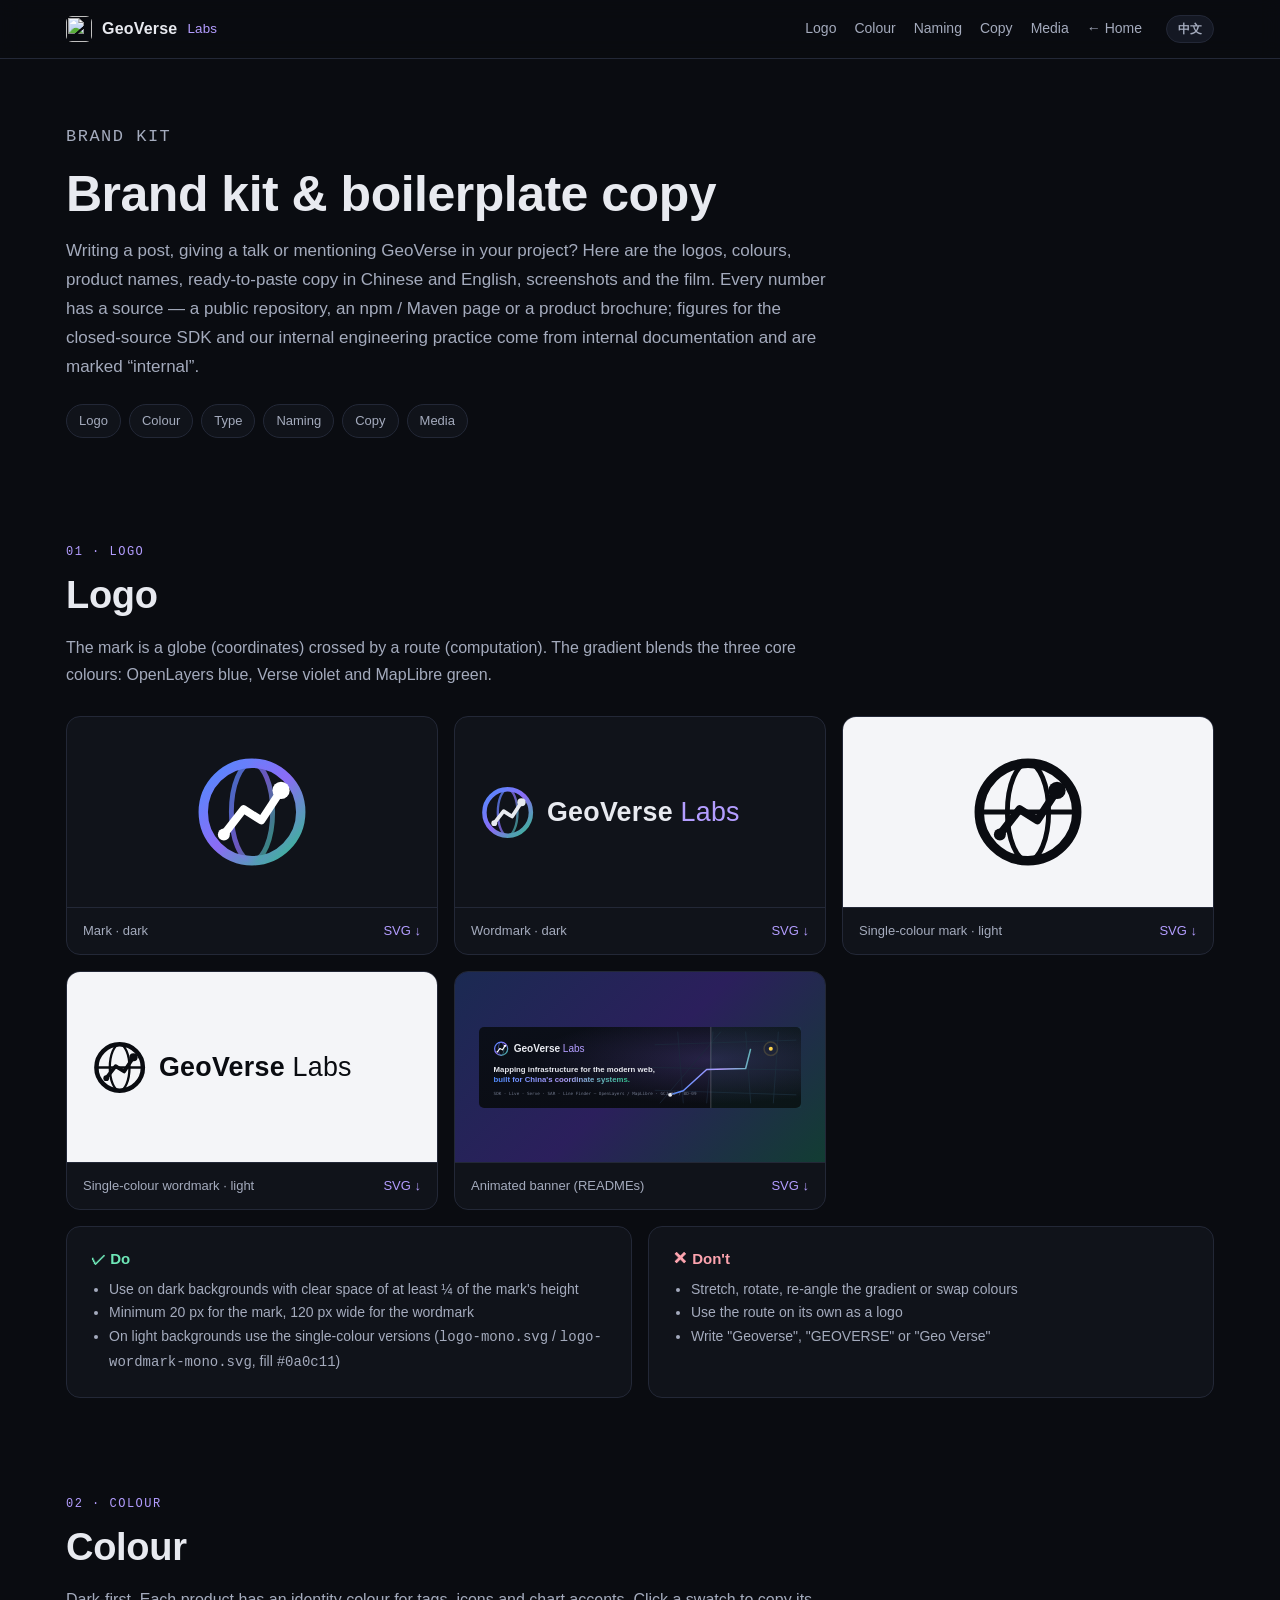
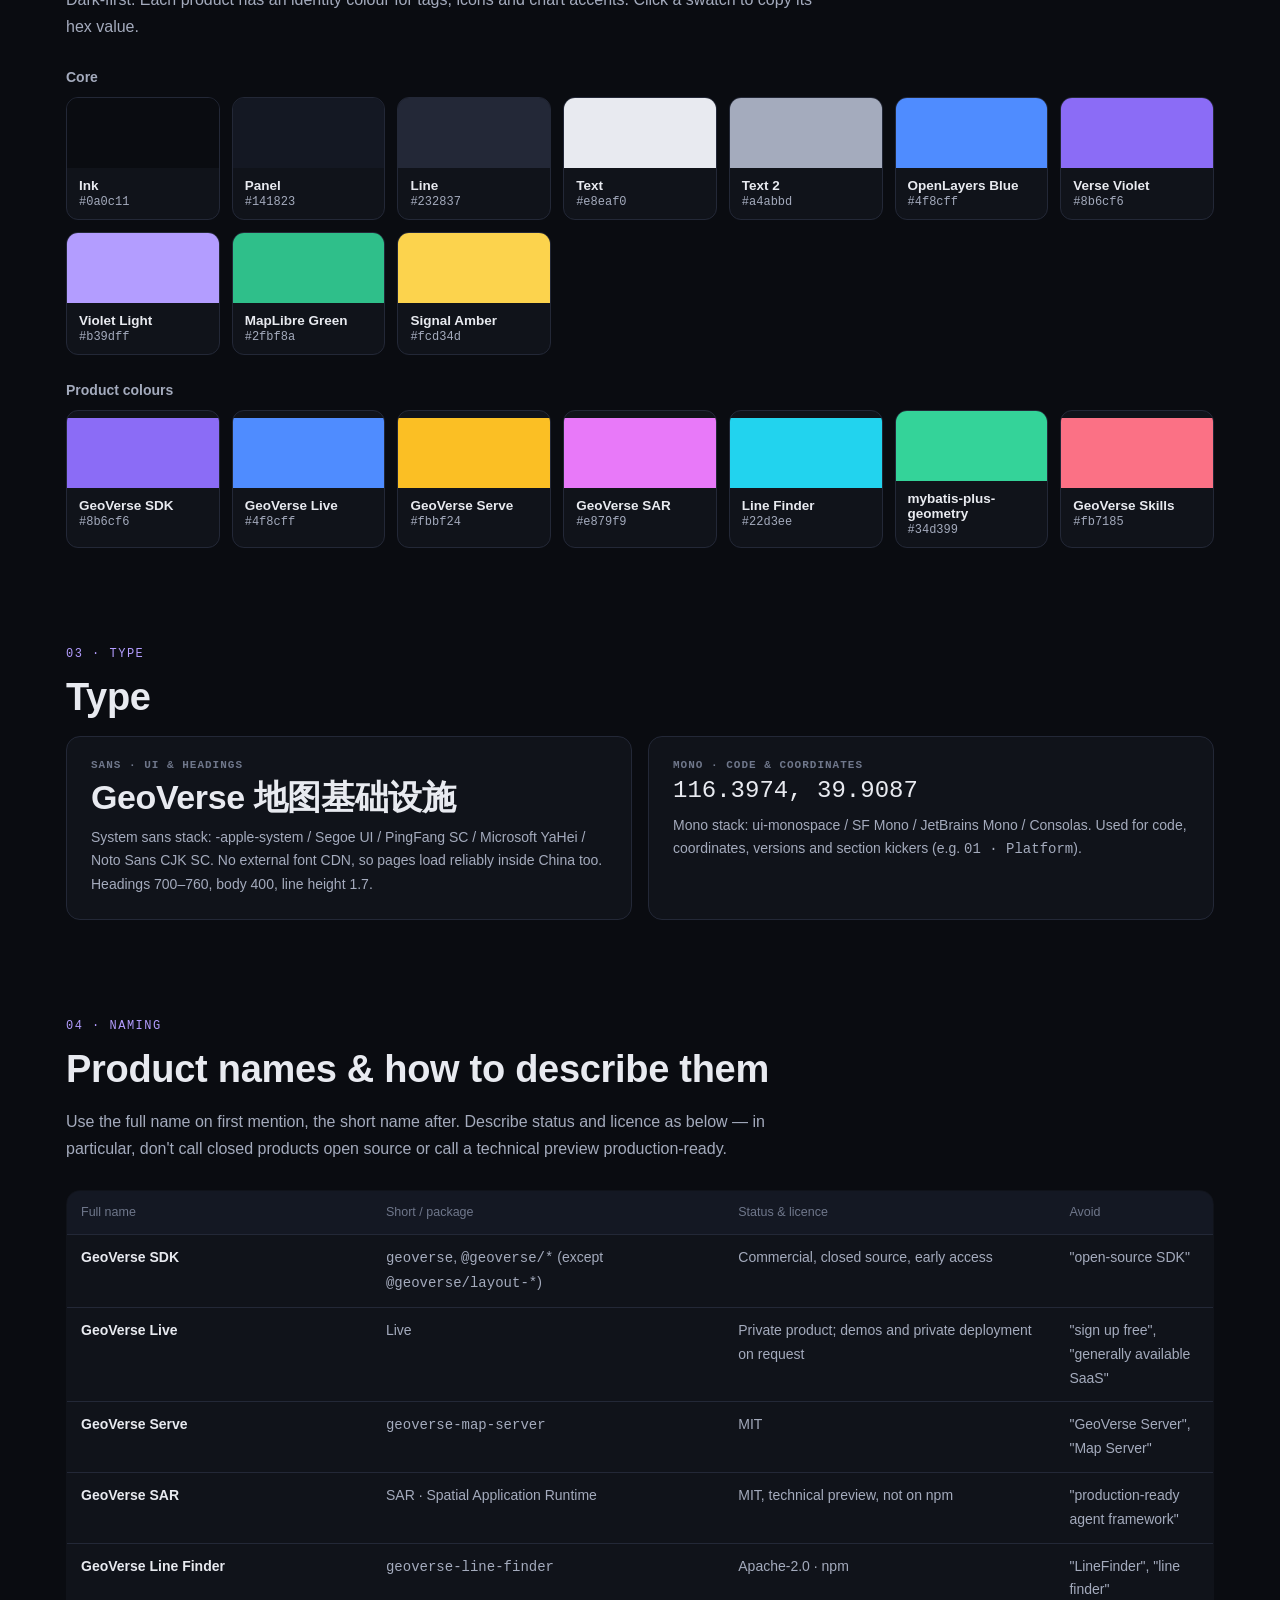
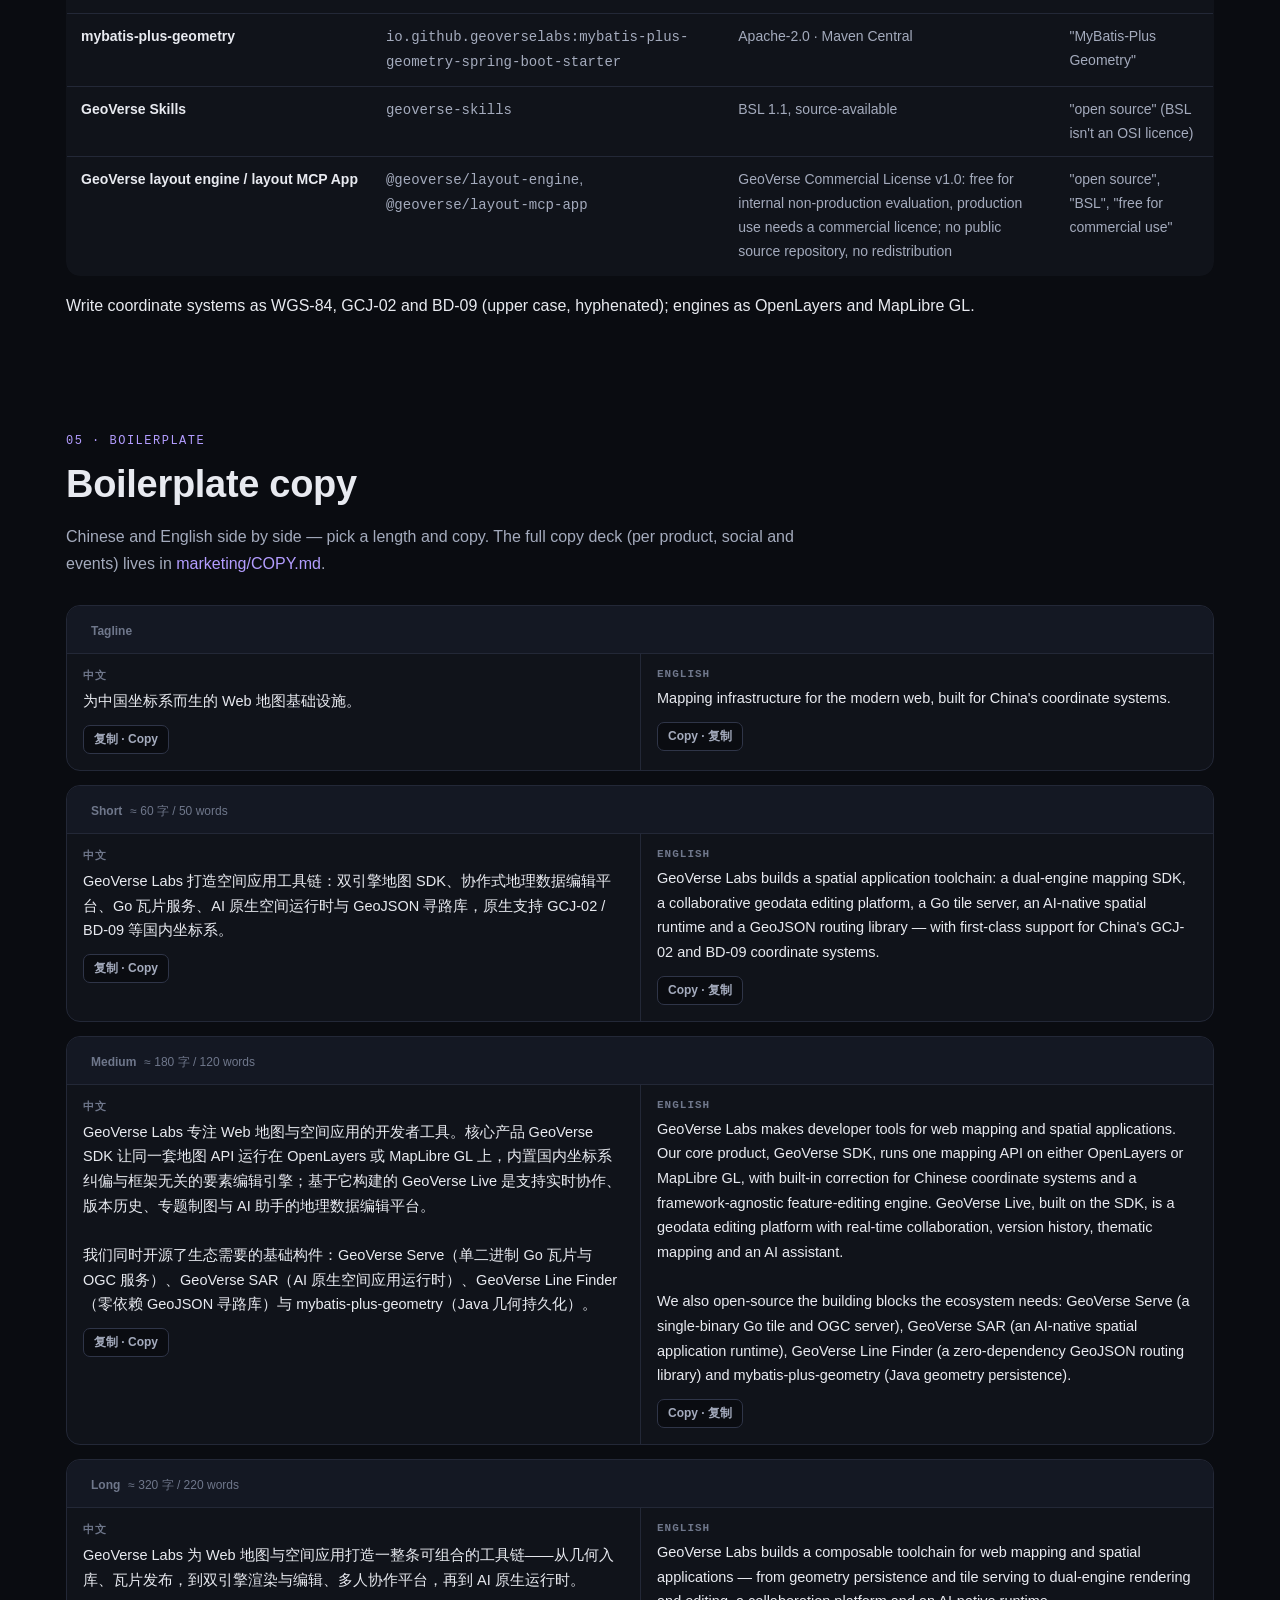
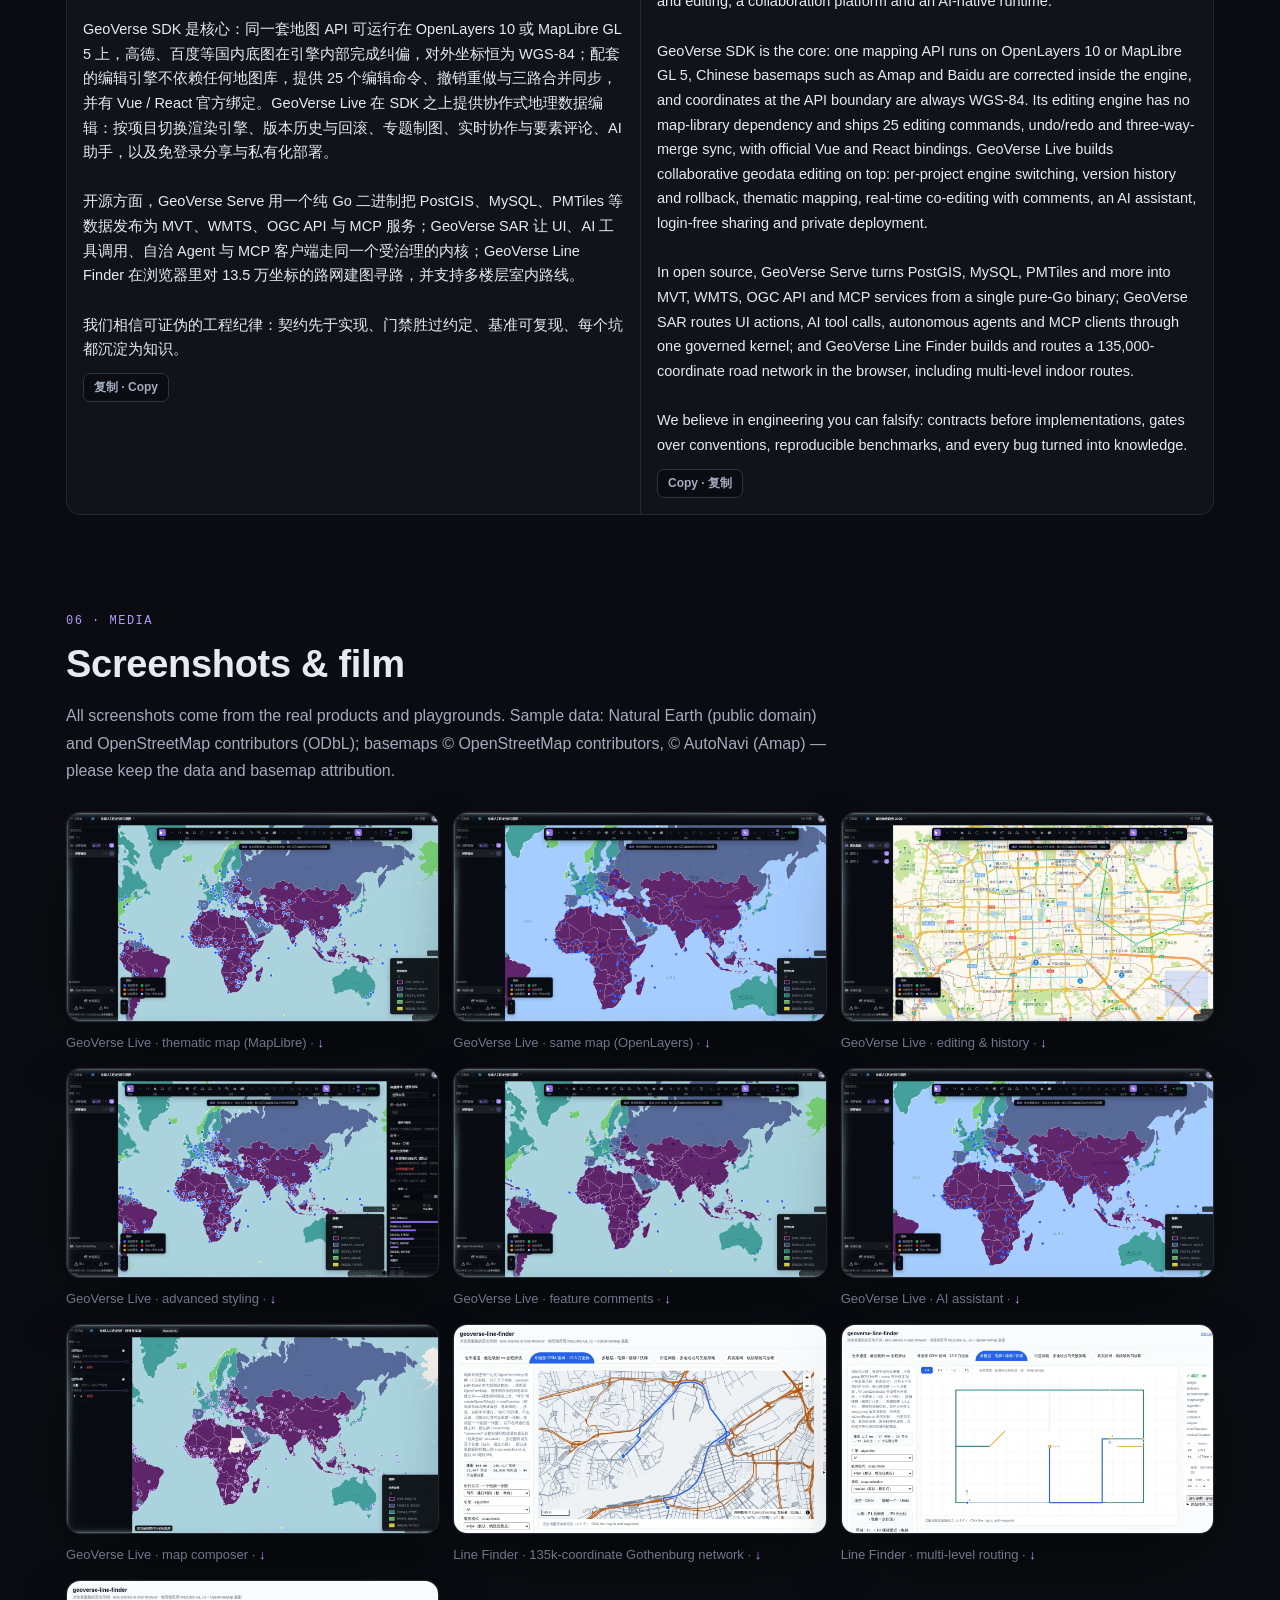
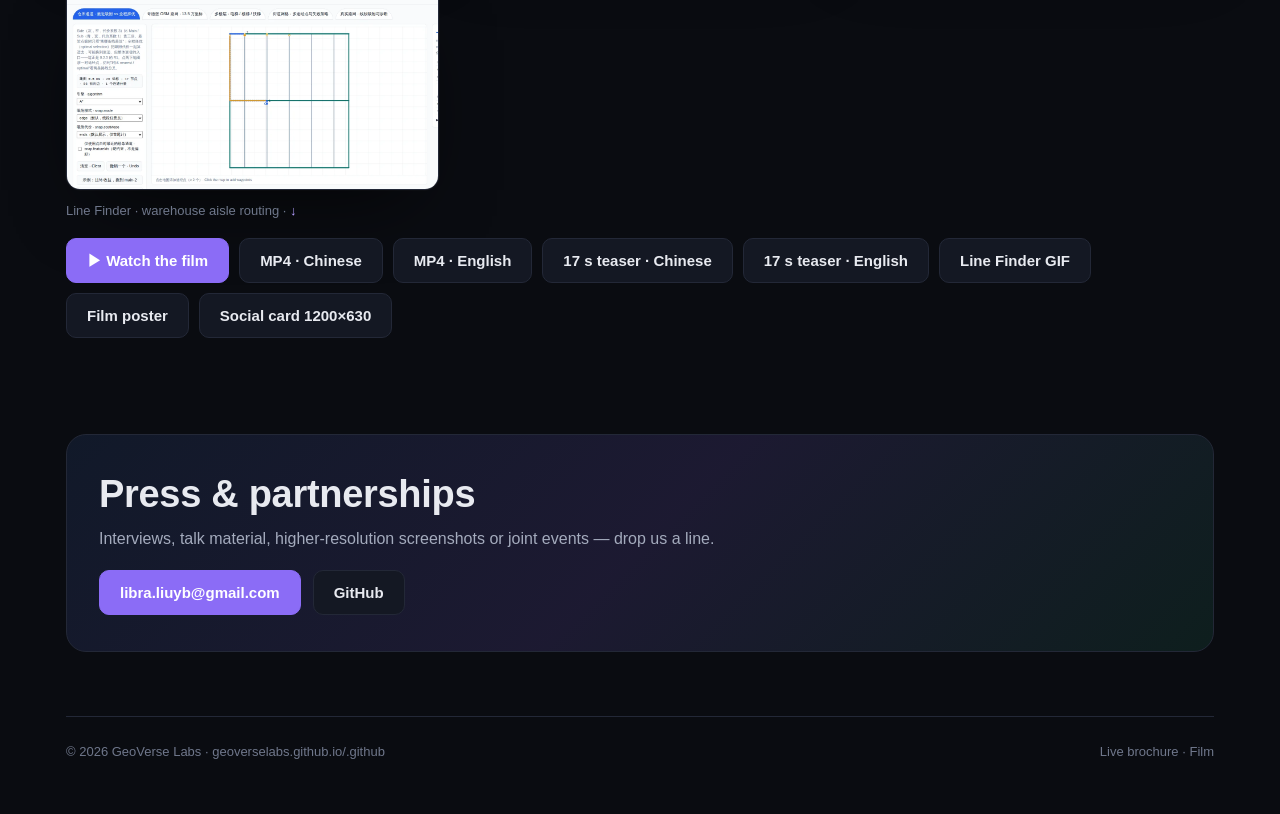
==== commit 61ad0e46: "feat(site): 站点 favicon 与导航/页脚标识统一使用组织头像 首页、404、Live 手册、品牌页、统计看板统一改用 GitHub 组织头像；品牌页可下载的 logo 素材与宣传片页" ====
--- a/brand/index.html
+++ b/brand/index.html
@@ -15,7 +15,7 @@
 <meta property="og:image:height" content="630">
 <meta name="twitter:card" content="summary_large_image">
 <meta name="theme-color" content="#0a0c11">
-<link rel="icon" href="../assets/logo.svg" type="image/svg+xml">
+<link rel="icon" href="https://avatars.githubusercontent.com/u/13616481?s=64&amp;v=4" type="image/png">
 <link rel="stylesheet" href="../assets/site.css">
 <script>
   (function () {
@@ -96,7 +96,7 @@
 
 <nav class="nav" aria-label="Primary">
   <div class="wrap">
-    <a class="brand" href="../"><img src="../assets/logo.svg" alt="" width="26" height="26">GeoVerse <small>Labs</small></a>
+    <a class="brand" href="../"><img src="https://avatars.githubusercontent.com/u/13616481?s=64&amp;v=4" alt="" width="26" height="26">GeoVerse <small>Labs</small></a>
     <div class="nav-links">
       <a href="#logo"><span class="zh">标志</span><span class="en">Logo</span></a>
       <a href="#color"><span class="zh">配色</span><span class="en">Colour</span></a>
--- a/assets/site.css
+++ b/assets/site.css
@@ -61,7 +61,7 @@
 .nav .wrap { display: flex; align-items: center; gap: 20px; height: 58px; }
 .brand { display: flex; align-items: center; gap: 10px; font-weight: 680; color: var(--text); letter-spacing: .2px; white-space: nowrap; }
 .brand:hover { text-decoration: none; }
-.brand img { width: 26px; height: 26px; }
+.brand img { width: 26px; height: 26px; border-radius: 6px; }
 .brand small { font-weight: 500; color: var(--accent-2); }
 .nav-links { display: flex; gap: 18px; margin-left: auto; font-size: 14px; }
 .nav-links a { color: var(--text-2); white-space: nowrap; }
